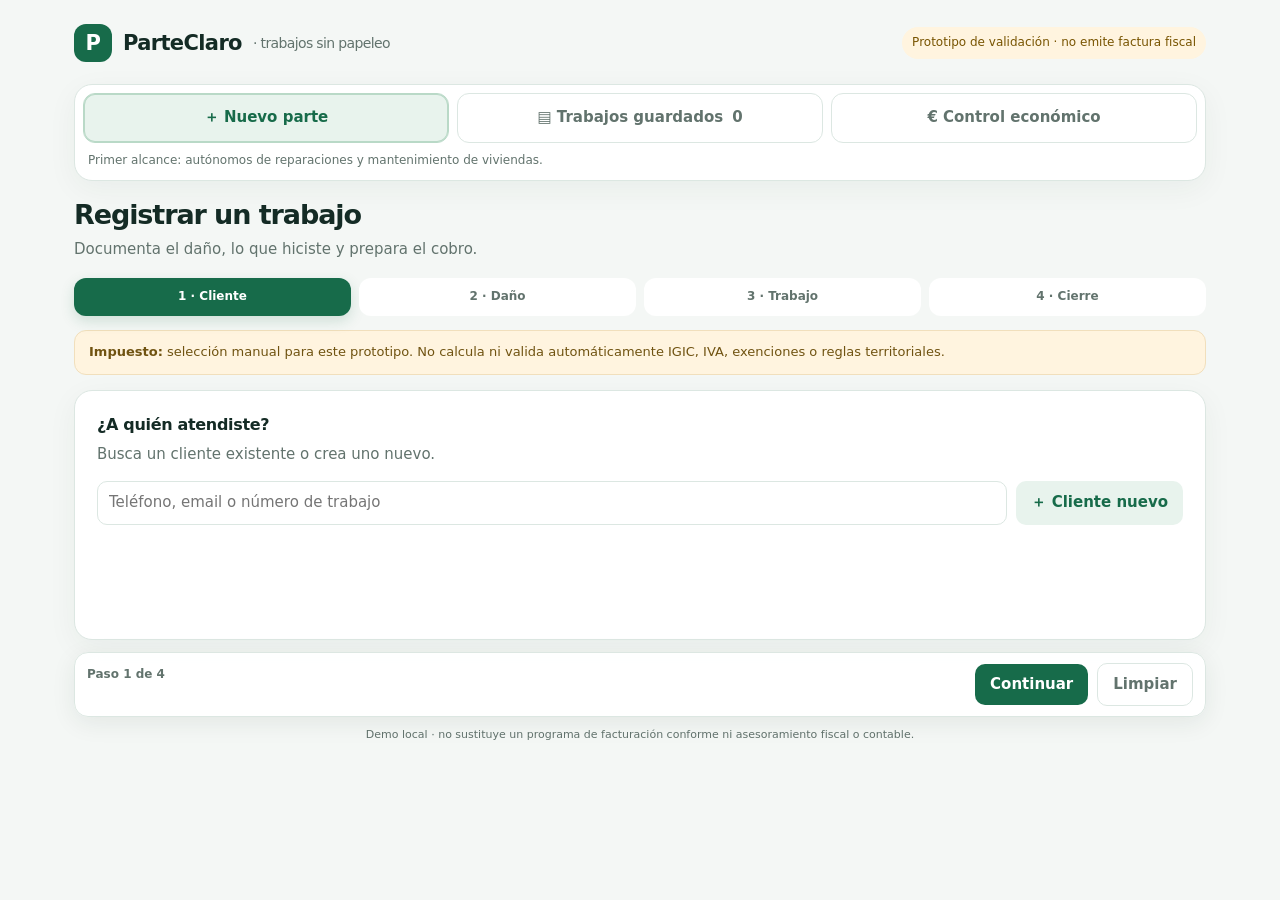
==== parteclaro/index.html @ 62e03d1c "Redesign ParteClaro work order creation flow" ====
<!doctype html>
<html lang="es">
<head>
<meta charset="utf-8"><meta name="viewport" content="width=device-width,initial-scale=1">
<title>ParteClaro · prototipo</title>
<style>
:root{--ink:#142b25;--muted:#62736d;--line:#dce7e2;--bg:#f4f7f5;--green:#176b4a;--pale:#e8f3ed;--amber:#fff4df;--white:#fff;--shadow:0 8px 30px #18392a0d}*{box-sizing:border-box}body{margin:0;background:var(--bg);color:var(--ink);font:15px/1.45 Inter,system-ui,-apple-system,Segoe UI,sans-serif}button,input,select,textarea{font:inherit}button{cursor:pointer}.shell{max-width:1180px;margin:auto;padding:24px}.top{display:flex;justify-content:space-between;align-items:center;gap:16px;margin-bottom:22px}.brand{display:flex;align-items:center;gap:11px;font-size:21px;font-weight:750;letter-spacing:-.03em}.mark{width:38px;height:38px;display:grid;place-items:center;border-radius:12px;background:var(--green);color:white;font-weight:800}.tag{font-size:12px;background:var(--amber);padding:7px 10px;border-radius:999px;color:#785400}.layout{display:grid;grid-template-columns:1fr;gap:14px}.side,.card{background:var(--white);border:1px solid var(--line);border-radius:18px;box-shadow:var(--shadow)}.side{padding:8px;height:max-content;display:grid;grid-template-columns:repeat(3,minmax(0,1fr));gap:8px}.nav{display:flex;gap:9px;align-items:center;justify-content:center;padding:12px;border:1px solid var(--line);border-radius:12px;background:#fff;color:var(--muted);font-weight:650;text-align:center;min-height:50px}.nav.active{background:var(--pale);color:var(--green);border-color:#b9d9c7;box-shadow:inset 0 0 0 1px #b9d9c7}.side-note{grid-column:1/-1;margin:1px 5px 3px;color:var(--muted);font-size:12px}.main{min-width:0}.heading{display:flex;align-items:flex-start;justify-content:space-between;margin-bottom:18px;gap:14px}.heading h1{margin:0;font-size:27px;letter-spacing:-.04em}.heading p{margin:4px 0 0;color:var(--muted)}.steps{display:grid;grid-template-columns:repeat(4,minmax(0,1fr));gap:8px;margin-bottom:14px}.step{padding:10px 8px;border-radius:12px;background:#fff;border:1px solid var(--line);color:var(--muted);font-size:12px;font-weight:700;text-align:center}.step.on{background:var(--green);border-color:var(--green);color:#fff;box-shadow:0 5px 14px #176b4a2b}.card{padding:22px;margin-bottom:12px;min-height:250px}.card h2{font-size:16px;margin:0 0 15px;letter-spacing:-.02em}.grid{display:grid;grid-template-columns:repeat(2,minmax(0,1fr));gap:13px}.field{display:flex;flex-direction:column;gap:5px}.field.wide{grid-column:1/-1}label{font-size:12px;color:var(--muted);font-weight:650}input,select,textarea{width:100%;border:1px solid var(--line);border-radius:10px;background:white;padding:10px 11px;color:var(--ink);outline:none}input:focus,select:focus,textarea:focus{border-color:var(--green);box-shadow:0 0 0 3px #176b4a16}textarea{min-height:75px;resize:vertical}.upload{display:flex;align-items:center;gap:12px;flex-wrap:wrap}.upload input{max-width:310px}.previews{display:flex;gap:8px;flex-wrap:wrap}.previews img{width:74px;height:74px;object-fit:cover;border-radius:9px;border:1px solid var(--line)}.rows{display:grid;gap:9px}.item{display:grid;grid-template-columns:1fr 90px 112px 36px;gap:8px;align-items:center}.item input{min-width:0}.iconbtn{border:0;background:#f0f4f2;border-radius:9px;height:38px;color:var(--muted)}.btn{border:0;border-radius:10px;padding:10px 15px;background:var(--green);color:white;font-weight:700}.btn.secondary{background:var(--pale);color:var(--green)}.btn.ghost{background:transparent;color:var(--muted);border:1px solid var(--line)}.actions{position:sticky;bottom:8px;z-index:3;display:flex;align-items:center;justify-content:space-between;gap:10px;flex-wrap:wrap;padding:10px 12px;background:#ffffffed;backdrop-filter:blur(12px);border:1px solid var(--line);border-radius:14px;box-shadow:0 6px 24px #18392a14}.actions-right{display:flex;gap:9px;align-items:center}.lookup-row{display:flex;gap:9px}.lookup-row input{flex:1;min-width:0}.matches{display:grid;gap:6px;margin-top:7px}.match-option{width:100%;padding:10px 12px;border:1px solid var(--line);border-radius:10px;background:#fff;color:var(--ink);text-align:left}.match-option:hover,.match-option:focus{border-color:var(--green);background:var(--pale)}.selected-client{display:flex;align-items:center;justify-content:space-between;gap:12px;padding:14px;border:1px solid #b9d9c7;background:var(--pale);border-radius:12px}.selected-client strong,.selected-client small{display:block}.selected-client small{color:var(--muted);margin-top:3px}.wizard-card.hidden{display:none!important}.steps button:focus-visible,.nav:focus-visible,.btn:focus-visible{outline:3px solid #176b4a55;outline-offset:2px}.step[aria-current="step"]{cursor:default}.totals{margin-left:auto;max-width:310px;border-top:1px solid var(--line);padding-top:10px;display:grid;gap:5px}.total-line{display:flex;justify-content:space-between;color:var(--muted)}.total-line.grand{font-size:18px;font-weight:800;color:var(--ink);padding-top:5px}.banner{background:var(--amber);border:1px solid #f1dfbc;color:#705311;padding:12px 14px;border-radius:12px;font-size:13px;margin-bottom:15px}.jobs{display:grid;gap:9px}.job{display:flex;align-items:center;justify-content:space-between;gap:12px;border:1px solid var(--line);border-radius:12px;padding:13px}.job strong{display:block}.job small{color:var(--muted)}.badge{border-radius:999px;background:var(--pale);color:var(--green);font-size:11px;padding:5px 8px;font-weight:700}.hidden{display:none!important}.empty{color:var(--muted);text-align:center;padding:24px}.card-intro{color:var(--muted);margin:-7px 0 16px}.subtle-action{border:0;background:transparent;color:var(--green);font-weight:700;padding:8px 2px}.step-count{color:var(--muted);font-size:12px;font-weight:700}.footer{font-size:11px;color:var(--muted);text-align:center;padding:10px}.notice{color:var(--green);font-size:13px;font-weight:650;min-height:20px}.consent{display:flex;align-items:flex-start;gap:9px;color:var(--ink);font-size:13px;line-height:1.4}.consent input{width:18px;min-width:18px;height:18px;margin:1px 0 0;accent-color:var(--green)}.btn:disabled{opacity:.48;cursor:not-allowed}.email-note{color:var(--muted);font-size:12px;margin:6px 0 0}.print-only{display:none}
.step{border:0;cursor:pointer}.step:focus-visible{outline:3px solid #176b4a55;outline-offset:2px}.modal{position:fixed;inset:0;background:#0c211acc;display:grid;place-items:center;padding:18px;z-index:5}.modal.hidden{display:none}.dialog{background:white;width:min(760px,100%);max-height:92vh;overflow:auto;border-radius:18px;padding:18px;box-shadow:0 24px 80px #0004}.dialog-head,.dialog-actions{display:flex;align-items:center;justify-content:space-between;gap:10px}.dialog-head h2{margin:0;font-size:18px}.dialog-actions{justify-content:flex-end;margin-top:16px;flex-wrap:wrap}.preview-doc{border:1px solid var(--line);border-radius:12px;padding:18px;margin-top:14px}.preview-doc h3{margin:16px 0 7px}.preview-doc table{width:100%;border-collapse:collapse;margin:12px 0}.preview-doc th,.preview-doc td{border-bottom:1px solid var(--line);padding:7px;text-align:left}.photo-wrap{position:relative}.photo-wrap button{position:absolute;right:2px;top:2px;border:0;border-radius:50%;background:#142b25;color:white;width:21px;height:21px}.kpis{display:grid;grid-template-columns:repeat(4,minmax(0,1fr));gap:10px}.kpi{border:1px solid var(--line);border-radius:12px;padding:14px}.kpi small{display:block;color:var(--muted);font-size:12px}.kpi strong{display:block;font-size:20px;margin-top:5px}.table-wrap{overflow:auto}.data-table{width:100%;border-collapse:collapse;min-width:650px}.data-table th,.data-table td{padding:10px;border-bottom:1px solid var(--line);text-align:left;font-size:13px}.data-table th{color:var(--muted);font-weight:650}.expense-form{display:grid;grid-template-columns:1.2fr 1fr 1fr 1fr auto;gap:9px;align-items:end}.checkline{display:flex;align-items:center;gap:8px}.checkline input{width:18px}@media(max-width:760px){.kpis{grid-template-columns:repeat(2,minmax(0,1fr))}.expense-form{grid-template-columns:1fr 1fr}.expense-form .field:first-child{grid-column:1/-1}}
@media(max-width:760px){.shell{padding:13px}.layout{grid-template-columns:1fr}.side{display:grid;grid-template-columns:repeat(3,minmax(0,1fr));overflow:visible;padding:6px;gap:5px}.nav{white-space:normal;flex-direction:column;gap:3px;padding:8px 4px;font-size:11px;line-height:1.2;min-height:58px}.steps{gap:5px}.step{font-size:10px;padding:9px 3px}.card{padding:16px;min-height:210px}.lookup-row{flex-direction:column}.actions{bottom:4px;padding:8px}.actions-right{width:100%;justify-content:space-between}.actions-right .btn{flex:1}.selected-client{align-items:flex-start}.side-note{display:none}.heading h1{font-size:23px}.card{padding:15px}.grid{grid-template-columns:1fr}.field.wide{grid-column:auto}.item{grid-template-columns:1fr 65px 88px 34px;gap:5px}.tag{font-size:10px}.kpis{grid-template-columns:repeat(2,minmax(0,1fr))}.expense-form{grid-template-columns:1fr 1fr}.expense-form .field:first-child{grid-column:1/-1}}
@media print{body{background:white}.shell,.top,.layout,.modal{display:none!important}.print-only{display:block!important;padding:25px;font:13px Arial;color:#111}.print-only h1{margin:0 0 4px}.print-only table{width:100%;border-collapse:collapse;margin:15px 0}.print-only th,.print-only td{border-bottom:1px solid #ccc;padding:7px;text-align:left}.print-only .print-total{text-align:right}}
</style></head>
<body>
<div class="shell">
<header class="top"><div class="brand"><div class="mark">P</div>ParteClaro <span style="font-weight:500;color:#62736d;font-size:14px">· trabajos sin papeleo</span></div><span class="tag">Prototipo de validación · no emite factura fiscal</span></header>
<div class="layout"><aside class="side"><button type="button" class="nav active" data-page="new">＋ Nuevo parte</button><button type="button" class="nav" data-page="history">▤ Trabajos guardados <span id="count">0</span></button><button type="button" class="nav" data-page="finance">€ Control económico</button><div class="side-note">Primer alcance: autónomos de reparaciones y mantenimiento de viviendas.</div></aside>
<main class="main"><section id="newPage">
<div class="heading"><div><h1>Registrar un trabajo</h1><p>Documenta el daño, lo que hiciste y prepara el cobro.</p></div></div>
<div class="steps" aria-label="Pasos de la orden de trabajo"><button type="button" class="step on" data-target="sec-client" aria-current="step">1 · Cliente</button><button type="button" class="step" data-target="sec-damage">2 · Daño</button><button type="button" class="step" data-target="sec-work">3 · Trabajo</button><button type="button" class="step" data-target="sec-status">4 · Cierre</button></div>
<div class="banner"><b>Impuesto:</b> selección manual para este prototipo. No calcula ni valida automáticamente IGIC, IVA, exenciones o reglas territoriales.</div>
<form id="jobForm" novalidate>
<div class="card wizard-card" id="sec-client"><h2>¿A quién atendiste?</h2><p class="card-intro">Busca un cliente existente o crea uno nuevo.</p><div id="clientLookupPanel"><div class="lookup-row"><input id="clientLookup" type="search" autocomplete="off" placeholder="Teléfono, email o número de trabajo" aria-label="Buscar cliente por teléfono, email o número de trabajo"><button type="button" class="btn secondary" id="createClient">＋ Cliente nuevo</button></div><div class="matches" id="clientMatches" role="listbox" aria-label="Resultados de clientes"></div></div><div class="selected-client hidden" id="selectedClient"><div><strong id="selectedClientName"></strong><small id="selectedClientDetail"></small></div><button type="button" class="subtle-action" id="changeClient">Cambiar</button></div><div class="grid hidden" id="clientFields" style="margin-top:12px"><div class="field wide"><label for="client">Nombre o empresa *</label><input id="client" placeholder="Nombre del cliente"></div><div class="field"><label for="phone">Teléfono</label><input id="phone" placeholder="Contacto"></div><div class="field"><label for="invoiceEmail">Email para la factura</label><input id="invoiceEmail" type="email" autocomplete="email" placeholder="cliente@correo.com"><small class="email-note">Solo se usará para enviar la factura si el cliente lo acepta.</small></div></div><div class="notice" id="clientNotice" aria-live="polite"></div></div>
<div class="card wizard-card hidden" id="sec-damage"><h2>¿Dónde está el daño?</h2><p class="card-intro">Añade el lugar y lo que encontraste.</p><div class="grid"><div class="field wide"><label for="address">Dirección del trabajo *</label><input id="address" placeholder="Calle, número, municipio"></div><div class="field"><label for="zone">Zona concreta</label><input id="zone" placeholder="Ej.: baño, techo, fregadero"></div><div class="field"><label for="damageType">Tipo de daño</label><select id="damageType"><option>Fuga / humedad</option><option>Rotura / golpe</option><option>Grieta</option><option>Fallo eléctrico</option><option>Desgaste</option><option>Otro</option></select></div><div class="field"><label for="priority">Prioridad</label><select id="priority"><option>Normal</option><option>Urgente</option><option>Emergencia</option></select></div><div class="field wide"><label for="damage">Qué encontraste *</label><textarea id="damage" placeholder="Describe el daño con palabras sencillas."></textarea></div><div class="field wide"><label>Fotos del estado inicial</label><div class="upload"><input id="photos" type="file" accept="image/*" multiple><small style="color:#62736d">Las fotos se guardan en este navegador en el prototipo.</small></div><div class="previews" id="previews"></div></div></div></div>
<div class="card wizard-card hidden" id="sec-work"><h2>Trabajo realizado y materiales</h2><div class="grid"><div class="field wide"><label for="workDone">Qué hiciste</label><textarea id="workDone" placeholder="Reparación, sustitución, comprobación realizada…"></textarea></div><div class="field wide"><label>Conceptos para presupuesto / factura en borrador</label><div class="rows" id="rows"></div><button type="button" class="btn secondary" id="addRow" style="margin-top:9px">＋ Añadir concepto</button></div><div class="field"><label for="taxName">Impuesto (selección manual)</label><select id="taxName"><option value="IGIC">IGIC (Canarias)</option><option value="IVA">IVA (territorio IVA)</option><option value="0">Sin impuesto / revisar</option></select></div><div class="field"><label for="taxRate">Tipo (%) — confirmar con asesor</label><input id="taxRate" type="number" min="0" max="100" step="0.01" value="7"></div></div><div class="totals"><div class="total-line"><span>Base estimada</span><b id="baseTotal">0,00 €</b></div><div class="total-line"><span id="taxLabel">IGIC</span><b id="taxTotal">0,00 €</b></div><div class="total-line grand"><span>Total estimado</span><b id="grandTotal">0,00 €</b></div></div><div style="margin-top:17px;display:grid;gap:9px"><label class="consent"><input id="emailConsent" type="checkbox"><span>Confirmo que el cliente ha aceptado recibir la factura electrónica en el email indicado.</span></label><small class="email-note">El consentimiento se registra en el parte. En producción se guardará también la fecha, el medio y la evidencia del consentimiento.</small></div></div>
<div class="card wizard-card hidden" id="sec-status"><h2>Estado y seguimiento</h2><div class="grid"><div class="field"><label for="status">Estado del trabajo</label><select id="status"><option>Trabajo realizado</option><option>Pendiente de volver</option><option>Pendiente de material</option><option>Pendiente de aprobación</option></select></div><div class="field"><label for="date">Fecha del trabajo</label><input id="date" type="date"></div><div class="field"><label for="invoiceState">Facturación externa</label><select id="invoiceState"><option value="pending">Pendiente de emitir</option><option value="invoiced">Factura emitida en otro sistema</option></select></div><div class="field"><label for="invoiceNumber">Número de factura externa</label><input id="invoiceNumber" placeholder="N.º asignado por tu sistema fiscal"></div><div class="field"><label for="invoiceDate">Fecha de factura</label><input id="invoiceDate" type="date"></div><div class="field"><label for="paymentState">Estado de cobro</label><select id="paymentState"><option value="unpaid">Pendiente de cobro</option><option value="paid">Cobrada</option><option value="partial">Cobro parcial</option></select></div><div class="field"><label for="invoiceBase">Base facturada (€)</label><input id="invoiceBase" type="number" min="0" step="0.01"></div><div class="field"><label for="invoiceTax">Impuesto facturado (€)</label><input id="invoiceTax" type="number" min="0" step="0.01"></div><div class="field"><label for="invoiceTotal">Total facturado (€)</label><input id="invoiceTotal" type="number" min="0" step="0.01"></div><div class="field wide"><label for="notes">Notas para el cliente o uso interno</label><textarea id="notes" placeholder="Incidencias pendientes, recomendaciones, observaciones…"></textarea></div></div><p class="email-note">La referencia es la de la factura fiscal emitida fuera de esta demo. No se reserva ni genera numeración fiscal aquí.</p></div>
<div class="actions" id="wizardActions"><div><div class="step-count" id="stepCount">Paso 1 de 4</div><div class="notice" id="notice" aria-live="polite"></div></div><div class="actions-right"><button type="button" class="btn ghost hidden" id="stepBack">Atrás</button><button type="button" class="btn" id="stepNext">Continuar</button><button type="button" class="btn ghost hidden" id="reset">Limpiar</button><button type="submit" class="btn hidden" id="saveJob">Guardar parte</button></div></div>
</form></section>
<section id="historyPage" class="hidden"><div class="heading"><div><h1>Trabajos guardados</h1><p>Partes y borradores en este dispositivo.</p></div><button class="btn" id="newJob">＋ Nuevo parte</button></div><div class="banner">Los datos de esta demo permanecen en el almacenamiento local de este navegador. No se sincronizan ni se comparten por enlace.</div><div class="jobs" id="jobs"></div></section>
<section id="financePage" class="hidden"><div class="heading"><div><h1>Control económico</h1><p>Ingresos facturados registrados y gastos por periodo.</p></div></div><div class="banner"><b>Demo administrativa:</b> aquí solo cuentan como facturados los trabajos marcados como facturados y con fecha de factura. No emite facturas ni presenta impuestos. Los gastos fijos se prorratean por mes activo.</div><div class="card"><div class="grid"><div class="field"><label for="periodMode">Periodo</label><select id="periodMode"><option value="month">Mes</option><option value="quarter">Trimestre</option></select></div><div class="field" id="monthField"><label for="periodMonth">Mes</label><input id="periodMonth" type="month"></div><div class="field hidden" id="quarterField"><label for="periodQuarter">Trimestre</label><select id="periodQuarter"><option value="1">1.º trimestre</option><option value="2">2.º trimestre</option><option value="3">3.º trimestre</option><option value="4">4.º trimestre</option></select></div><div class="field"><label for="periodYear">Año</label><input id="periodYear" type="number" min="2020" max="2100"></div></div></div><div class="card"><div class="kpis"><div class="kpi"><small>Facturado en periodo</small><strong id="kpiInvoiced">0,00 €</strong></div><div class="kpi"><small>Pendiente de facturar</small><strong id="kpiPending">0,00 €</strong></div><div class="kpi"><small>Gastos del periodo</small><strong id="kpiExpenses">0,00 €</strong></div><div class="kpi"><small>Saldo facturado menos gastos</small><strong id="kpiResult">0,00 €</strong></div></div><p class="email-note" id="periodCaption"></p></div><div class="card"><h2>Costes fijos y gastos puntuales</h2><form id="expenseForm" class="expense-form"><div class="field"><label for="expenseName">Concepto</label><input id="expenseName" required placeholder="Ej.: cuota, teléfono, material"></div><div class="field"><label for="expenseAmount">Importe (€)</label><input id="expenseAmount" type="number" min="0.01" step="0.01" required></div><div class="field"><label for="expenseDate">Fecha de inicio / gasto</label><input id="expenseDate" type="date" required></div><label class="checkline"><input id="expenseFixed" type="checkbox"> Fijo mensual</label><button class="btn" type="submit">Añadir</button></form><p class="email-note">Los costes fijos se estiman por mes desde la fecha de inicio. Los gastos puntuales se cuentan solo en el mes de la fecha indicada; añade aquí datos de control, no es un libro fiscal.</p><div class="table-wrap"><table class="data-table"><thead><tr><th>Concepto</th><th>Tipo</th><th>Importe</th><th>Desde / fecha</th><th></th></tr></thead><tbody id="expenseRows"></tbody></table></div></div><div class="card"><h2>Facturas del periodo</h2><div class="table-wrap"><table class="data-table"><thead><tr><th>Fecha</th><th>Referencia fiscal externa</th><th>Cliente</th><th>Base</th><th>Impuesto</th><th>Total</th><th>Cobro</th></tr></thead><tbody id="invoiceRows"></tbody></table></div><p class="email-note">Registra en cada parte los datos de la factura emitida con tu proveedor. Comprueba la referencia y el impuesto antes de exportar.</p><div class="actions" style="margin-top:14px"><span class="notice" id="exportNotice"></span><button type="button" class="btn secondary" id="exportPeriod">Descargar resumen CSV del periodo</button></div></div></section></main></div><div class="footer">Demo local · no sustituye un programa de facturación conforme ni asesoramiento fiscal o contable.</div></div>
<div class="modal hidden" id="previewModal" aria-hidden="true"><div class="dialog" role="dialog" aria-modal="true" aria-labelledby="previewTitle"><div class="dialog-head"><h2 id="previewTitle">Parte guardado</h2><button class="iconbtn" id="closePreview" aria-label="Cerrar vista previa">×</button></div><div class="preview-doc" id="previewBody"></div><p class="email-note" id="emailStatus" aria-live="polite"></p><div class="dialog-actions"><button class="btn ghost" id="previewClose">Volver a trabajos</button><button class="btn secondary" id="previewEdit">Editar este parte</button><button class="btn secondary" id="previewEmail">Probar envío por email</button><button class="btn" id="previewPrint">Imprimir / guardar PDF</button></div></div></div><div class="print-only" id="printArea"></div>
<script>
const $=s=>document.querySelector(s), dateLocal=d=>`${d.getFullYear()}-${String(d.getMonth()+1).padStart(2,'0')}-${String(d.getDate()).padStart(2,'0')}`, eur=n=>new Intl.NumberFormat('es-ES',{style:'currency',currency:'EUR'}).format(Number(n)||0);let photoData=[],editingId=null,currentJob=null,consentGrantedEmail='',clientMode='lookup',currentStep=0;const key='parteclaro_jobs_v1',expenseKey='parteclaro_expenses_v1';
const defaults=[{desc:'Mano de obra',qty:1,price:0}];
function addRow(data={desc:'',qty:1,price:0}){const row=document.createElement('div');row.className='item';row.innerHTML='<input aria-label="Concepto" placeholder="Concepto" value=""><input aria-label="Cantidad" type="number" min="0" step="0.1" value="1"><input aria-label="Precio unitario" type="number" min="0" step="0.01" value="0"><button class="iconbtn" type="button" aria-label="Eliminar concepto">×</button>';const inputs=row.querySelectorAll('input');inputs[0].value=data.desc||'';inputs[1].value=data.qty??1;inputs[2].value=data.price??0;inputs.forEach(i=>i.addEventListener('input',totals));row.querySelector('button').onclick=()=>{row.remove();totals()};$('#rows').append(row);totals()}
function itemData(){return [...$('#rows').children].map(r=>{const a=r.querySelectorAll('input');return {desc:a[0].value,qty:+a[1].value||0,price:+a[2].value||0}})}
function totals(){const base=itemData().reduce((s,x)=>s+x.qty*x.price,0),rate=+$('#taxRate').value||0,tax=base*rate/100;$('#baseTotal').textContent=eur(base);$('#taxTotal').textContent=eur(tax);$('#grandTotal').textContent=eur(base+tax);$('#taxLabel').textContent=($('#taxName').value==='0'?'Impuesto':$('#taxName').value)+' ('+rate+'%)'}
function allJobs(){try{return JSON.parse(localStorage.getItem(key)||'[]')}catch{return []}}function saveJobs(j){localStorage.setItem(key,JSON.stringify(j))}
$('#addRow').onclick=()=>addRow();defaults.forEach(x=>addRow(x));$('#taxRate').oninput=totals;$('#taxName').onchange=totals;$('#date').value=dateLocal(new Date());
$('#invoiceEmail').addEventListener('input',()=>{if(consentGrantedEmail&&$('#invoiceEmail').value.trim().toLowerCase()!==consentGrantedEmail.toLowerCase()){$('#emailConsent').checked=false;consentGrantedEmail=''}});$('#emailConsent').addEventListener('change',()=>{if($('#emailConsent').checked&&emailLooksValid($('#invoiceEmail').value)){consentGrantedEmail=$('#invoiceEmail').value.trim()}else{consentGrantedEmail='';$('#emailConsent').checked=false}});
$('#photos').onchange=async e=>{const files=[...e.target.files].slice(0,Math.max(0,6-photoData.length));for(const f of files){const data=await new Promise(res=>{const r=new FileReader();r.onload=()=>res(r.result);r.readAsDataURL(f)});photoData.push({name:f.name,data})}renderPhotos();e.target.value=''};
function renderPhotos(){const root=$('#previews');root.innerHTML='';photoData.forEach((p,i)=>{const wrap=document.createElement('div');wrap.className='photo-wrap';const im=document.createElement('img');im.src=p.data;im.alt='Foto adjunta '+(i+1);const b=document.createElement('button');b.type='button';b.textContent='×';b.setAttribute('aria-label','Quitar foto');b.onclick=()=>{photoData.splice(i,1);renderPhotos()};wrap.append(im,b);root.append(wrap)})}
document.querySelectorAll('.nav').forEach(n=>n.onclick=()=>{if(n.dataset.page==='new'){if(editingId&&!confirm('¿Salir de la edición? Los cambios no guardados se perderán.'))return;if(editingId)resetForm(false)}show(n.dataset.page)});
document.querySelectorAll('.step[data-target]').forEach((b,i)=>b.onclick=()=>navigateStep(i));
function setSelectedClientSummary(j){$('#selectedClientName').textContent=j.client||'Cliente';const bits=[j.phone,j.invoiceEmail].filter(Boolean);$('#selectedClientDetail').textContent=bits.join(' · ')||'Datos guardados en este dispositivo'}
function renderClientMatches(){const q=$('#clientLookup').value.trim().toLowerCase(),root=$('#clientMatches');root.innerHTML='';$('#clientNotice').textContent='';if(q.length<2)return;const seen=new Set(),found=[];for(const j of allJobs()){const token=`${j.client||''} ${j.phone||''} ${j.invoiceEmail||''} ${j.draftNumber||''} ${j.invoiceNumber||''}`.toLowerCase(),keyClient=(j.invoiceEmail||j.phone||j.client||'').toLowerCase();if(token.includes(q)&&!seen.has(keyClient)){seen.add(keyClient);found.push(j)}}found.slice(0,5).forEach(j=>{const b=document.createElement('button');b.type='button';b.className='match-option';b.setAttribute('role','option');b.textContent=[j.client,j.phone||j.invoiceEmail,j.draftNumber||j.invoiceNumber].filter(Boolean).join(' · ');b.onclick=()=>selectExistingClient(j);root.append(b)});if(!found.length)$('#clientNotice').textContent='No encontramos coincidencias. Puedes crear un cliente nuevo.'}
function selectExistingClient(j){const oldEmail=$('#invoiceEmail').value.trim().toLowerCase();$('#client').value=j.client||'';$('#phone').value=j.phone||'';$('#invoiceEmail').value=j.invoiceEmail||'';if(oldEmail!==$('#invoiceEmail').value.trim().toLowerCase()){$('#emailConsent').checked=false;consentGrantedEmail=''}clientMode='selected';setSelectedClientSummary(j);$('#clientLookupPanel').classList.add('hidden');$('#clientFields').classList.add('hidden');$('#selectedClient').classList.remove('hidden');$('#clientNotice').textContent=''}
$('#clientLookup').addEventListener('input',renderClientMatches);$('#clientLookup').addEventListener('keydown',e=>{if(e.key==='Enter'&&$('#clientMatches').firstElementChild){e.preventDefault();$('#clientMatches').firstElementChild.click()}});
$('#createClient').onclick=()=>{clientMode='new';$('#client').value='';$('#phone').value='';$('#invoiceEmail').value='';$('#emailConsent').checked=false;consentGrantedEmail='';$('#clientLookupPanel').classList.add('hidden');$('#selectedClient').classList.add('hidden');$('#clientFields').classList.remove('hidden');$('#clientNotice').textContent='';$('#client').focus()};
$('#changeClient').onclick=()=>{clientMode='lookup';$('#client').value='';$('#phone').value='';$('#invoiceEmail').value='';$('#emailConsent').checked=false;consentGrantedEmail='';$('#selectedClient').classList.add('hidden');$('#clientFields').classList.add('hidden');$('#clientLookupPanel').classList.remove('hidden');$('#clientLookup').value='';$('#clientMatches').innerHTML='';$('#clientLookup').focus()};
const wizardSections=['sec-client','sec-damage','sec-work','sec-status'];
function validateStep(i){let bad=null,msg='';if(i===0){if(clientMode==='lookup'){bad=$('#clientLookup');msg='Busca y selecciona un cliente, o crea uno nuevo.'}else if(!$('#client').value.trim()){bad=$('#client');msg='Escribe el nombre del cliente.'}else if($('#invoiceEmail').value.trim()&&!emailLooksValid($('#invoiceEmail').value)){bad=$('#invoiceEmail');msg='Comprueba el formato del email o déjalo vacío.'}}if(i===1){if(!$('#address').value.trim()){bad=$('#address');msg='Indica dónde se realizó el trabajo.'}else if(!$('#damage').value.trim()){bad=$('#damage');msg='Describe brevemente el daño encontrado.'}}if(i===3&&$('#invoiceState').value==='invoiced'&&(!$('#invoiceNumber').value.trim()||!$('#invoiceDate').value||$('#invoiceBase').value===''||$('#invoiceTax').value===''||$('#invoiceTotal').value==='')){bad=$('#invoiceNumber');msg='Completa los datos de la factura emitida en tu otro sistema.'}if(bad){$('#notice').textContent=msg;if(i===currentStep)bad.focus();return false}return true}
function renderStep(i){currentStep=Math.max(0,Math.min(3,i));wizardSections.forEach((id,n)=>document.getElementById(id).classList.toggle('hidden',n!==currentStep));document.querySelectorAll('.steps .step').forEach((b,n)=>{b.classList.toggle('on',n===currentStep);if(n===currentStep)b.setAttribute('aria-current','step');else b.removeAttribute('aria-current')});$('#stepCount').textContent=`Paso ${currentStep+1} de 4`;$('#stepBack').classList.toggle('hidden',currentStep===0);$('#stepNext').classList.toggle('hidden',currentStep===3);$('#saveJob').classList.toggle('hidden',currentStep!==3);$('#reset').classList.toggle('hidden',currentStep!==0);$('#notice').textContent='';window.scrollTo({top:0,behavior:'smooth'})}
function focusStepError(i){if(i===0){if(clientMode==='lookup')$('#clientLookup').focus();else if(!$('#client').value.trim())$('#client').focus();else $('#invoiceEmail').focus()}else if(i===1){if(!$('#address').value.trim())$('#address').focus();else $('#damage').focus()}else if(i===3)$('#invoiceNumber').focus()}function showValidationStep(i){const message=$('#notice').textContent;renderStep(i);$('#notice').textContent=message;focusStepError(i)}function navigateStep(target){if(target>currentStep){for(let i=currentStep;i<target;i++){if(!validateStep(i)){showValidationStep(i);return}}}renderStep(target)}
$('#stepNext').onclick=()=>{if(validateStep(currentStep))renderStep(currentStep+1)};$('#stepBack').onclick=()=>renderStep(currentStep-1);
function show(p){$('#newPage').classList.toggle('hidden',p!=='new');$('#historyPage').classList.toggle('hidden',p!=='history');$('#financePage').classList.toggle('hidden',p!=='finance');document.querySelectorAll('.nav').forEach(x=>x.classList.toggle('active',x.dataset.page===p));if(p==='history')renderJobs();if(p==='finance')renderFinance();window.scrollTo({top:0,behavior:'smooth'})}
function nextDraftNumber(){const year=new Date().getFullYear(),n=allJobs().filter(j=>(j.draftNumber||'').startsWith('BORRADOR-'+year+'-')).length+1;return 'BORRADOR-'+year+'-'+String(n).padStart(4,'0')}
function formObject(){const base=itemData().reduce((s,x)=>s+x.qty*x.price,0),rate=+$('#taxRate').value||0,old=editingId?allJobs().find(j=>j.id===editingId):null;return {id:editingId||Date.now(),draftNumber:old?.draftNumber||nextDraftNumber(),client:$('#client').value,phone:$('#phone').value,invoiceEmail:$('#invoiceEmail').value.trim(),emailConsent:$('#emailConsent').checked&&emailLooksValid($('#invoiceEmail').value)&&consentGrantedEmail.toLowerCase()===$('#invoiceEmail').value.trim().toLowerCase(),emailConsentFor:$('#emailConsent').checked?consentGrantedEmail:null,emailConsentAt:$('#emailConsent').checked&&consentGrantedEmail.toLowerCase()===$('#invoiceEmail').value.trim().toLowerCase()?new Date().toISOString():null,address:$('#address').value,zone:$('#zone').value,damageType:$('#damageType').value,priority:$('#priority').value,damage:$('#damage').value,photos:photoData,workDone:$('#workDone').value,items:itemData(),taxName:$('#taxName').value,taxRate:rate,base,tax:base*rate/100,total:base*(1+rate/100),status:$('#status').value,date:$('#date').value,invoiceState:$('#invoiceState').value,invoiceNumber:$('#invoiceNumber').value.trim(),invoiceDate:$('#invoiceDate').value,paymentState:$('#paymentState').value,invoiceBase:+$('#invoiceBase').value||0,invoiceTax:+$('#invoiceTax').value||0,invoiceTotal:+$('#invoiceTotal').value||0,notes:$('#notes').value}}
$('#jobForm').onsubmit=e=>{e.preventDefault();for(let i=0;i<4;i++){if(!validateStep(i)){showValidationStep(i);return}}if($('#invoiceState').value==='invoiced'&&(!$('#invoiceNumber').value.trim()||!$('#invoiceDate').value||$('#invoiceBase').value===''||$('#invoiceTax').value===''||$('#invoiceTotal').value==='')){alert('Para marcarla como facturada, añade número, fecha, base, impuesto y total de la factura emitida en tu otro sistema.');return}if($('#invoiceState').value==='invoiced'&&Math.abs((Number($('#invoiceBase').value)+Number($('#invoiceTax').value))-Number($('#invoiceTotal').value))>0.02){alert('Comprueba los importes: base más impuesto debe coincidir con el total.');return}const job=formObject(),list=allJobs(),idx=list.findIndex(x=>x.id===editingId);if(idx>=0)list[idx]=job;else list.unshift(job);try{saveJobs(list)}catch(err){alert('No se pudo guardar. Reduce el número o tamaño de las fotos e inténtalo de nuevo.');return}editingId=null;setFormMode(false);$('#count').textContent=list.length;show('history');renderJobs();openPreview(job)};
function setFormMode(edit){$('#newPage h1').textContent=edit?'Editar parte':'Registrar un trabajo';$('#jobForm button[type="submit"]').textContent=edit?'Guardar cambios':'Guardar parte y preparar borrador';$('#notice').textContent=edit?'Editando un parte guardado.':''}
function resetForm(ask=true){if(ask&&!confirm('¿Limpiar el formulario?'))return;editingId=null;setFormMode(false);$('#jobForm').reset();$('#invoiceState').value='pending';$('#paymentState').value='unpaid';$('#rows').innerHTML='';defaults.forEach(x=>addRow(x));photoData=[];consentGrantedEmail='';$('#emailConsent').checked=false;clientMode='lookup';$('#clientLookup').value='';$('#clientMatches').innerHTML='';$('#clientFields').classList.add('hidden');$('#selectedClient').classList.add('hidden');$('#clientLookupPanel').classList.remove('hidden');$('#clientNotice').textContent='';renderStep(0);renderPhotos();$('#date').value=dateLocal(new Date());totals();return true}
function editJob(job){editingId=job.id;$('#client').value=job.client||'';$('#phone').value=job.phone||'';$('#invoiceEmail').value=job.invoiceEmail||'';clientMode='selected';setSelectedClientSummary(job);$('#clientLookupPanel').classList.add('hidden');$('#clientFields').classList.add('hidden');$('#selectedClient').classList.remove('hidden');$('#emailConsent').checked=!!job.emailConsent;consentGrantedEmail=job.emailConsent?(job.emailConsentFor||job.invoiceEmail||''):'';if(consentGrantedEmail.toLowerCase()!==($('#invoiceEmail').value||'').trim().toLowerCase()){consentGrantedEmail='';$('#emailConsent').checked=false}$('#address').value=job.address||'';$('#zone').value=job.zone||'';$('#damageType').value=job.damageType||'Otro';$('#priority').value=job.priority||'Normal';$('#damage').value=job.damage||'';$('#workDone').value=job.workDone||'';$('#taxName').value=job.taxName||'IGIC';$('#taxRate').value=job.taxRate??7;$('#status').value=job.status||'Trabajo realizado';$('#date').value=job.date||'';$('#invoiceState').value=job.invoiceState||'pending';$('#invoiceNumber').value=job.invoiceNumber||'';$('#invoiceDate').value=job.invoiceDate||'';$('#paymentState').value=job.paymentState||'unpaid';$('#invoiceBase').value=job.invoiceBase??'';$('#invoiceTax').value=job.invoiceTax??'';$('#invoiceTotal').value=job.invoiceTotal??'';$('#notes').value=job.notes||'';$('#rows').innerHTML='';(job.items?.length?job.items:defaults).forEach(addRow);photoData=[...(job.photos||[])];renderPhotos();setFormMode(true);renderStep(0);closePreview();show('new');window.scrollTo({top:0,behavior:'smooth'})}
function renderJobs(){const list=allJobs();$('#count').textContent=list.length;const root=$('#jobs');root.innerHTML='';if(!list.length){root.innerHTML='<div class="empty">Aún no hay trabajos guardados.</div>';return}for(const j of list){const el=document.createElement('div');el.className='job';el.innerHTML='<div><strong></strong><small></small></div><div style="display:flex;align-items:center;gap:8px;flex-wrap:wrap"><span class="badge"></span><button class="btn secondary view-job">Ver parte</button><button class="btn ghost edit-job">Editar</button></div>';el.querySelector('strong').textContent=j.client+' · '+(j.zone||j.address);el.querySelector('small').textContent=(j.date||'')+' · '+j.damageType+' · '+eur(j.total);el.querySelector('.badge').textContent=j.status;el.querySelector('.view-job').onclick=()=>openPreview(j);el.querySelector('.edit-job').onclick=()=>editJob(j);root.append(el)}}
function reportHtml(j){const rows=(j.items||[]).map(i=>`<tr><td>${esc(i.desc)}</td><td>${i.qty}</td><td>${eur(i.price)}</td><td>${eur(i.qty*i.price)}</td></tr>`).join('');const pics=(j.photos||[]).map(p=>`<img src="${p.data}" alt="Foto del trabajo" style="max-width:180px;max-height:140px;object-fit:cover;margin:6px">`).join('');return `<h3>Parte de trabajo y borrador de factura</h3><p><b>DOCUMENTO DE DEMOSTRACIÓN — NO ES FACTURA EMITIDA</b></p><p><b>Referencia provisional (no fiscal):</b> ${esc(j.draftNumber||'—')}<br>Fecha: ${esc(j.date||'')}<br>Cliente: ${esc(j.client)}<br>Contacto: ${esc(j.phone)}<br>Email de factura: ${esc(j.invoiceEmail||'—')}<br>Consentimiento email registrado: ${j.emailConsent?'Sí'+(j.emailConsentAt?' · '+esc(new Date(j.emailConsentAt).toLocaleString('es-ES')):''):'No'}<br>Dirección: ${esc(j.address)}<br>Zona: ${esc(j.zone||'—')}</p><h3>Daño observado</h3><p>${esc(j.damage)}</p><div>${pics}</div><h3>Trabajo realizado</h3><p>${esc(j.workDone||'—')}</p><table><thead><tr><th>Concepto</th><th>Cantidad</th><th>Precio unitario</th><th>Importe</th></tr></thead><tbody>${rows}</tbody></table><div class="print-total"><p>Base: ${eur(j.base)}<br>${esc(j.taxName)} (${j.taxRate}%): ${eur(j.tax)}<br><b>Total estimado: ${eur(j.total)}</b></p></div><p><b>Estado:</b> ${esc(j.status)}<br><b>Notas:</b> ${esc(j.notes||'—')}</p><hr><small>Impuesto seleccionado manualmente. Revisar datos fiscales, numeración, impuestos y requisitos antes de emitir.</small>`}
function emailLooksValid(value){return /^[^\s@]+@[^\s@]+\.[^\s@]+$/.test(String(value||''))}
function openPreview(j){currentJob=j;const html=reportHtml(j);$('#previewBody').innerHTML=html;$('#printArea').innerHTML=html;const allowed=!!j.emailConsent&&j.emailConsentFor?.toLowerCase()===String(j.invoiceEmail||'').trim().toLowerCase()&&emailLooksValid(j.invoiceEmail);$('#previewEmail').disabled=!allowed;$('#emailStatus').textContent=allowed?'Consentimiento registrado para '+j.invoiceEmail+'. En esta demostración no se envía ningún correo.':'Para habilitar la prueba, indica un email válido y confirma que el cliente ha aceptado la factura electrónica.';$('#previewModal').classList.remove('hidden');$('#previewModal').setAttribute('aria-hidden','false')}
function closePreview(){const m=$('#previewModal');m.classList.add('hidden');m.setAttribute('aria-hidden','true')}
$('#closePreview').onclick=closePreview;$('#previewClose').onclick=closePreview;$('#previewModal').onclick=e=>{if(e.target.id==='previewModal')closePreview()};$('#previewEdit').onclick=()=>currentJob&&editJob(currentJob);$('#previewPrint').onclick=()=>window.print();$('#previewEmail').onclick=()=>{if(!currentJob||!currentJob.emailConsent||currentJob.emailConsentFor?.toLowerCase()!==String(currentJob.invoiceEmail||'').trim().toLowerCase()||!emailLooksValid(currentJob.invoiceEmail))return;$('#emailStatus').textContent='Prueba superada: el destinatario y su consentimiento están registrados. No se ha enviado un correo; el envío real requiere integración de email y emisión fiscal conectada.'};
function esc(s=''){return String(s).replace(/[&<>"']/g,c=>({'&':'&amp;','<':'&lt;','>':'&gt;','"':'&quot;',"'":'&#39;'}[c]))}
function allExpenses(){try{return JSON.parse(localStorage.getItem(expenseKey)||'[]')}catch{return []}}function saveExpenses(list){localStorage.setItem(expenseKey,JSON.stringify(list))}
function periodInfo(){const mode=$('#periodMode').value,year=Number($('#periodYear').value)||new Date().getFullYear();let start,end,label;if(mode==='month'){const val=$('#periodMonth').value||`${year}-${String(new Date().getMonth()+1).padStart(2,'0')}`;start=val+'-01';const [y,m]=val.split('-').map(Number);end=dateLocal(new Date(y,m,0));label=new Intl.DateTimeFormat('es-ES',{month:'long',year:'numeric'}).format(new Date(y,m-1,1))}else{const q=Number($('#periodQuarter').value)||1,m=(q-1)*3+1;start=`${year}-${String(m).padStart(2,'0')}-01`;end=dateLocal(new Date(year,m+2,0));label=`${q}.º trimestre de ${year}`}return{mode,year,start,end,label}}
function within(date,p){return !!date&&date>=p.start&&date<=p.end}function expenseEntries(p){const months=[];let cursor=new Date(Number(p.start.slice(0,4)),Number(p.start.slice(5,7))-1,1),last=new Date(Number(p.end.slice(0,4)),Number(p.end.slice(5,7))-1,1);while(cursor<=last){months.push(`${cursor.getFullYear()}-${String(cursor.getMonth()+1).padStart(2,'0')}`);cursor.setMonth(cursor.getMonth()+1)}return allExpenses().flatMap(x=>x.fixed?months.filter(m=>m+'-01'>=x.date.slice(0,7)+'-01').map(m=>({id:x.id,name:x.name,date:m+'-01',amount:x.amount,fixed:true})):within(x.date,p)?[{...x,fixed:false}]:[])}
function renderFinance(){const p=periodInfo(),jobs=allJobs(),invoices=jobs.filter(j=>j.invoiceState==='invoiced'&&within(j.invoiceDate,p)),pending=jobs.filter(j=>j.invoiceState!=='invoiced'&&j.status==='Trabajo realizado'&&within(j.date,p)),costs=expenseEntries(p),income=invoices.reduce((s,j)=>s+(Number(j.invoiceTotal)||0),0),cost=costs.reduce((s,x)=>s+(Number(x.amount)||0),0);$('#kpiInvoiced').textContent=eur(income);$('#kpiPending').textContent=eur(pending.reduce((s,j)=>s+(Number(j.total)||0),0));$('#kpiExpenses').textContent=eur(cost);$('#kpiResult').textContent=eur(income-cost);$('#periodCaption').textContent=`Periodo: ${p.label}. Saldo simple = facturado registrado menos gastos introducidos; no equivale al beneficio fiscal ni incluye todos los ajustes.`;$('#monthField').classList.toggle('hidden',p.mode!=='month');$('#quarterField').classList.toggle('hidden',p.mode!=='quarter');const ir=$('#invoiceRows');ir.innerHTML=invoices.length?invoices.map(j=>`<tr><td>${esc(j.invoiceDate)}</td><td>${esc(j.invoiceNumber)}</td><td>${esc(j.client)}</td><td>${eur(j.invoiceBase)}</td><td>${eur(j.invoiceTax)} · ${esc(j.taxName)}</td><td><b>${eur(j.invoiceTotal)}</b></td><td>${j.paymentState==='paid'?'Cobrada':j.paymentState==='partial'?'Parcial':'Pendiente'}</td></tr>`).join(''):'<tr><td colspan="7">No hay facturas registradas en este periodo.</td></tr>';const er=$('#expenseRows');er.innerHTML=allExpenses().length?allExpenses().map(x=>`<tr><td>${esc(x.name)}</td><td>${x.fixed?'Coste fijo estimado':'Gasto puntual'}</td><td>${eur(x.amount)}</td><td>${esc(x.date)}</td><td><button class="btn ghost remove-expense" data-id="${x.id}">Eliminar</button></td></tr>`).join(''):'<tr><td colspan="5">Aún no has añadido gastos.</td></tr>';er.querySelectorAll('.remove-expense').forEach(b=>b.onclick=()=>{if(confirm('¿Eliminar este gasto?')){saveExpenses(allExpenses().filter(x=>String(x.id)!==b.dataset.id));renderFinance()}})}
$('#periodMode').onchange=renderFinance;$('#periodMonth').onchange=()=>{const v=$('#periodMonth').value;if(v)$('#periodYear').value=v.slice(0,4);renderFinance()};$('#periodQuarter').onchange=renderFinance;$('#periodYear').onchange=renderFinance;const now=new Date();$('#periodMonth').value=`${now.getFullYear()}-${String(now.getMonth()+1).padStart(2,'0')}`;$('#periodYear').value=now.getFullYear();$('#expenseDate').value=`${now.getFullYear()}-${String(now.getMonth()+1).padStart(2,'0')}-01`;
$('#expenseForm').onsubmit=e=>{e.preventDefault();const list=allExpenses();list.unshift({id:Date.now(),name:$('#expenseName').value.trim(),amount:Number($('#expenseAmount').value),date:$('#expenseDate').value,fixed:$('#expenseFixed').checked});saveExpenses(list);e.target.reset();$('#expenseDate').value=`${new Date().getFullYear()}-${String(new Date().getMonth()+1).padStart(2,'0')}-01`;renderFinance()};
function csvCell(v){return '"'+String(v??'').replaceAll('"','""')+'"'}$('#exportPeriod').onclick=()=>{const p=periodInfo(),jobs=allJobs().filter(j=>j.invoiceState==='invoiced'&&within(j.invoiceDate,p)),expenses=expenseEntries(p),lines=[['Tipo','Fecha','Numero/Concepto','Cliente/Proveedor','Base','Impuesto','Total','Estado cobro']];jobs.forEach(j=>lines.push(['Factura',j.invoiceDate,j.invoiceNumber,j.client,j.invoiceBase,j.invoiceTax,j.invoiceTotal,j.paymentState]));expenses.forEach(x=>lines.push(['Gasto',x.date,x.name,'',x.amount,'',x.amount,x.fixed?'Coste fijo estimado':'Gasto puntual']));if(lines.length===1){$('#exportNotice').textContent='No hay datos para exportar en este periodo.';return}const csv='\ufeff'+lines.map(row=>row.map(csvCell).join(';')).join('\r\n'),blob=new Blob([csv],{type:'text/csv;charset=utf-8'}),a=document.createElement('a'),url=URL.createObjectURL(blob);a.href=url;a.download=`parteclaro-${p.mode==='month'?p.start.slice(0,7):'T'+Math.ceil(Number(p.start.slice(5,7))/3)+'-'+p.year}.csv`;a.click();URL.revokeObjectURL(url);$('#exportNotice').textContent='Resumen CSV descargado. Es un apoyo de control; no es un libro fiscal ni una declaración.'};
$('#newJob').onclick=()=>{if(editingId&&!confirm('¿Descartar los cambios de esta edición?'))return;resetForm(false);show('new')};$('#reset').onclick=()=>resetForm(true);$('#count').textContent=allJobs().length;totals();renderStep(0);
</script></body></html>
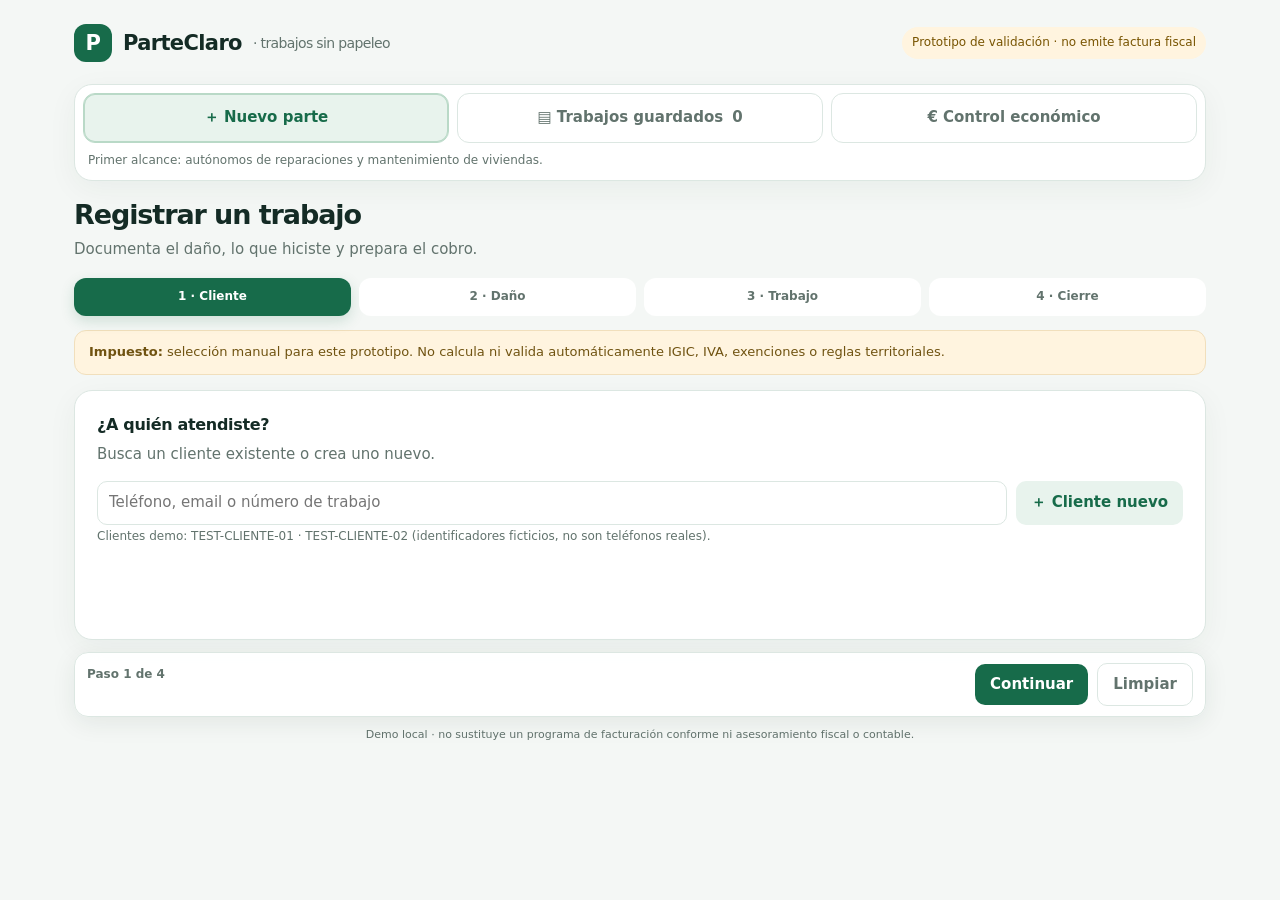
==== commit 83d60853: "Añade clientes demo para probar la búsqueda" ====
--- a/parteclaro/index.html
+++ b/parteclaro/index.html
@@ -4,9 +4,9 @@
 <meta charset="utf-8"><meta name="viewport" content="width=device-width,initial-scale=1">
 <title>ParteClaro · prototipo</title>
 <style>
-:root{--ink:#142b25;--muted:#62736d;--line:#dce7e2;--bg:#f4f7f5;--green:#176b4a;--pale:#e8f3ed;--amber:#fff4df;--white:#fff;--shadow:0 8px 30px #18392a0d}*{box-sizing:border-box}body{margin:0;background:var(--bg);color:var(--ink);font:15px/1.45 Inter,system-ui,-apple-system,Segoe UI,sans-serif}button,input,select,textarea{font:inherit}button{cursor:pointer}.shell{max-width:1180px;margin:auto;padding:24px}.top{display:flex;justify-content:space-between;align-items:center;gap:16px;margin-bottom:22px}.brand{display:flex;align-items:center;gap:11px;font-size:21px;font-weight:750;letter-spacing:-.03em}.mark{width:38px;height:38px;display:grid;place-items:center;border-radius:12px;background:var(--green);color:white;font-weight:800}.tag{font-size:12px;background:var(--amber);padding:7px 10px;border-radius:999px;color:#785400}.layout{display:grid;grid-template-columns:1fr;gap:14px}.side,.card{background:var(--white);border:1px solid var(--line);border-radius:18px;box-shadow:var(--shadow)}.side{padding:8px;height:max-content;display:grid;grid-template-columns:repeat(3,minmax(0,1fr));gap:8px}.nav{display:flex;gap:9px;align-items:center;justify-content:center;padding:12px;border:1px solid var(--line);border-radius:12px;background:#fff;color:var(--muted);font-weight:650;text-align:center;min-height:50px}.nav.active{background:var(--pale);color:var(--green);border-color:#b9d9c7;box-shadow:inset 0 0 0 1px #b9d9c7}.side-note{grid-column:1/-1;margin:1px 5px 3px;color:var(--muted);font-size:12px}.main{min-width:0}.heading{display:flex;align-items:flex-start;justify-content:space-between;margin-bottom:18px;gap:14px}.heading h1{margin:0;font-size:27px;letter-spacing:-.04em}.heading p{margin:4px 0 0;color:var(--muted)}.steps{display:grid;grid-template-columns:repeat(4,minmax(0,1fr));gap:8px;margin-bottom:14px}.step{padding:10px 8px;border-radius:12px;background:#fff;border:1px solid var(--line);color:var(--muted);font-size:12px;font-weight:700;text-align:center}.step.on{background:var(--green);border-color:var(--green);color:#fff;box-shadow:0 5px 14px #176b4a2b}.card{padding:22px;margin-bottom:12px;min-height:250px}.card h2{font-size:16px;margin:0 0 15px;letter-spacing:-.02em}.grid{display:grid;grid-template-columns:repeat(2,minmax(0,1fr));gap:13px}.field{display:flex;flex-direction:column;gap:5px}.field.wide{grid-column:1/-1}label{font-size:12px;color:var(--muted);font-weight:650}input,select,textarea{width:100%;border:1px solid var(--line);border-radius:10px;background:white;padding:10px 11px;color:var(--ink);outline:none}input:focus,select:focus,textarea:focus{border-color:var(--green);box-shadow:0 0 0 3px #176b4a16}textarea{min-height:75px;resize:vertical}.upload{display:flex;align-items:center;gap:12px;flex-wrap:wrap}.upload input{max-width:310px}.previews{display:flex;gap:8px;flex-wrap:wrap}.previews img{width:74px;height:74px;object-fit:cover;border-radius:9px;border:1px solid var(--line)}.rows{display:grid;gap:9px}.item{display:grid;grid-template-columns:1fr 90px 112px 36px;gap:8px;align-items:center}.item input{min-width:0}.iconbtn{border:0;background:#f0f4f2;border-radius:9px;height:38px;color:var(--muted)}.btn{border:0;border-radius:10px;padding:10px 15px;background:var(--green);color:white;font-weight:700}.btn.secondary{background:var(--pale);color:var(--green)}.btn.ghost{background:transparent;color:var(--muted);border:1px solid var(--line)}.actions{position:sticky;bottom:8px;z-index:3;display:flex;align-items:center;justify-content:space-between;gap:10px;flex-wrap:wrap;padding:10px 12px;background:#ffffffed;backdrop-filter:blur(12px);border:1px solid var(--line);border-radius:14px;box-shadow:0 6px 24px #18392a14}.actions-right{display:flex;gap:9px;align-items:center}.lookup-row{display:flex;gap:9px}.lookup-row input{flex:1;min-width:0}.matches{display:grid;gap:6px;margin-top:7px}.match-option{width:100%;padding:10px 12px;border:1px solid var(--line);border-radius:10px;background:#fff;color:var(--ink);text-align:left}.match-option:hover,.match-option:focus{border-color:var(--green);background:var(--pale)}.selected-client{display:flex;align-items:center;justify-content:space-between;gap:12px;padding:14px;border:1px solid #b9d9c7;background:var(--pale);border-radius:12px}.selected-client strong,.selected-client small{display:block}.selected-client small{color:var(--muted);margin-top:3px}.wizard-card.hidden{display:none!important}.steps button:focus-visible,.nav:focus-visible,.btn:focus-visible{outline:3px solid #176b4a55;outline-offset:2px}.step[aria-current="step"]{cursor:default}.totals{margin-left:auto;max-width:310px;border-top:1px solid var(--line);padding-top:10px;display:grid;gap:5px}.total-line{display:flex;justify-content:space-between;color:var(--muted)}.total-line.grand{font-size:18px;font-weight:800;color:var(--ink);padding-top:5px}.banner{background:var(--amber);border:1px solid #f1dfbc;color:#705311;padding:12px 14px;border-radius:12px;font-size:13px;margin-bottom:15px}.jobs{display:grid;gap:9px}.job{display:flex;align-items:center;justify-content:space-between;gap:12px;border:1px solid var(--line);border-radius:12px;padding:13px}.job strong{display:block}.job small{color:var(--muted)}.badge{border-radius:999px;background:var(--pale);color:var(--green);font-size:11px;padding:5px 8px;font-weight:700}.hidden{display:none!important}.empty{color:var(--muted);text-align:center;padding:24px}.card-intro{color:var(--muted);margin:-7px 0 16px}.subtle-action{border:0;background:transparent;color:var(--green);font-weight:700;padding:8px 2px}.step-count{color:var(--muted);font-size:12px;font-weight:700}.footer{font-size:11px;color:var(--muted);text-align:center;padding:10px}.notice{color:var(--green);font-size:13px;font-weight:650;min-height:20px}.consent{display:flex;align-items:flex-start;gap:9px;color:var(--ink);font-size:13px;line-height:1.4}.consent input{width:18px;min-width:18px;height:18px;margin:1px 0 0;accent-color:var(--green)}.btn:disabled{opacity:.48;cursor:not-allowed}.email-note{color:var(--muted);font-size:12px;margin:6px 0 0}.print-only{display:none}
+:root{--ink:#142b25;--muted:#62736d;--line:#dce7e2;--bg:#f4f7f5;--green:#176b4a;--pale:#e8f3ed;--amber:#fff4df;--white:#fff;--shadow:0 8px 30px #18392a0d}*{box-sizing:border-box}body{margin:0;background:var(--bg);color:var(--ink);font:15px/1.45 Inter,system-ui,-apple-system,Segoe UI,sans-serif}button,input,select,textarea{font:inherit}button{cursor:pointer}.shell{max-width:1180px;margin:auto;padding:24px}.top{display:flex;justify-content:space-between;align-items:center;gap:16px;margin-bottom:22px}.brand{display:flex;align-items:center;gap:11px;font-size:21px;font-weight:750;letter-spacing:-.03em}.mark{width:38px;height:38px;display:grid;place-items:center;border-radius:12px;background:var(--green);color:white;font-weight:800}.tag{font-size:12px;background:var(--amber);padding:7px 10px;border-radius:999px;color:#785400}.layout{display:grid;grid-template-columns:1fr;gap:14px}.side,.card{background:var(--white);border:1px solid var(--line);border-radius:18px;box-shadow:var(--shadow)}.side{padding:8px;height:max-content;display:grid;grid-template-columns:repeat(3,minmax(0,1fr));gap:8px}.nav{display:flex;gap:9px;align-items:center;justify-content:center;padding:12px;border:1px solid var(--line);border-radius:12px;background:#fff;color:var(--muted);font-weight:650;text-align:center;min-height:50px}.nav.active{background:var(--pale);color:var(--green);border-color:#b9d9c7;box-shadow:inset 0 0 0 1px #b9d9c7}.side-note{grid-column:1/-1;margin:1px 5px 3px;color:var(--muted);font-size:12px}.main{min-width:0}.heading{display:flex;align-items:flex-start;justify-content:space-between;margin-bottom:18px;gap:14px}.heading h1{margin:0;font-size:27px;letter-spacing:-.04em}.heading p{margin:4px 0 0;color:var(--muted)}.steps{display:grid;grid-template-columns:repeat(4,minmax(0,1fr));gap:8px;margin-bottom:14px}.step{padding:10px 8px;border-radius:12px;background:#fff;border:1px solid var(--line);color:var(--muted);font-size:12px;font-weight:700;text-align:center}.step.on{background:var(--green);border-color:var(--green);color:#fff;box-shadow:0 5px 14px #176b4a2b}.card{padding:22px;margin-bottom:12px;min-height:250px}.card h2{font-size:16px;margin:0 0 15px;letter-spacing:-.02em}.grid{display:grid;grid-template-columns:repeat(2,minmax(0,1fr));gap:13px}.field{display:flex;flex-direction:column;gap:5px}.field.wide{grid-column:1/-1}label{font-size:12px;color:var(--muted);font-weight:650}input,select,textarea{width:100%;border:1px solid var(--line);border-radius:10px;background:white;padding:10px 11px;color:var(--ink);outline:none}input:focus,select:focus,textarea:focus{border-color:var(--green);box-shadow:0 0 0 3px #176b4a16}textarea{min-height:75px;resize:vertical}.upload{display:flex;align-items:center;gap:12px;flex-wrap:wrap}.upload input{max-width:310px}.previews{display:flex;gap:8px;flex-wrap:wrap}.previews img{width:74px;height:74px;object-fit:cover;border-radius:9px;border:1px solid var(--line)}.rows{display:grid;gap:9px}.item{display:grid;grid-template-columns:1fr 90px 112px 36px;gap:8px;align-items:center}.item input{min-width:0}.iconbtn{border:0;background:#f0f4f2;border-radius:9px;height:38px;color:var(--muted)}.btn{border:0;border-radius:10px;padding:10px 15px;background:var(--green);color:white;font-weight:700}.btn.secondary{background:var(--pale);color:var(--green)}.btn.ghost{background:transparent;color:var(--muted);border:1px solid var(--line)}.actions{position:sticky;bottom:8px;z-index:3;display:flex;align-items:center;justify-content:space-between;gap:10px;flex-wrap:wrap;padding:10px 12px;background:#ffffffed;backdrop-filter:blur(12px);border:1px solid var(--line);border-radius:14px;box-shadow:0 6px 24px #18392a14}.actions-right{display:flex;gap:9px;align-items:center}.lookup-row{display:flex;gap:9px}.lookup-row input{flex:1;min-width:0}.matches{display:grid;gap:6px;margin-top:7px}.match-option{width:100%;padding:10px 12px;border:1px solid var(--line);border-radius:10px;background:#fff;color:var(--ink);text-align:left}.match-option:hover,.match-option:focus{border-color:var(--green);background:var(--pale)}.payment-panel{border:1px solid var(--line);border-radius:12px;padding:14px;margin-top:12px;background:#f8faf9}.payment-panel h3{margin:0 0 10px;font-size:14px}.payment-controls{display:grid;grid-template-columns:1fr 1fr auto;gap:9px;align-items:end}.selected-client{display:flex;align-items:center;justify-content:space-between;gap:12px;padding:14px;border:1px solid #b9d9c7;background:var(--pale);border-radius:12px}.selected-client strong,.selected-client small{display:block}.selected-client small{color:var(--muted);margin-top:3px}.wizard-card.hidden{display:none!important}.steps button:focus-visible,.nav:focus-visible,.btn:focus-visible{outline:3px solid #176b4a55;outline-offset:2px}.step[aria-current="step"]{cursor:default}.totals{margin-left:auto;max-width:310px;border-top:1px solid var(--line);padding-top:10px;display:grid;gap:5px}.total-line{display:flex;justify-content:space-between;color:var(--muted)}.total-line.grand{font-size:18px;font-weight:800;color:var(--ink);padding-top:5px}.banner{background:var(--amber);border:1px solid #f1dfbc;color:#705311;padding:12px 14px;border-radius:12px;font-size:13px;margin-bottom:15px}.jobs{display:grid;gap:9px}.job{display:flex;align-items:center;justify-content:space-between;gap:12px;border:1px solid var(--line);border-radius:12px;padding:13px}.job strong{display:block}.job small{color:var(--muted)}.badge{border-radius:999px;background:var(--pale);color:var(--green);font-size:11px;padding:5px 8px;font-weight:700}.hidden{display:none!important}.empty{color:var(--muted);text-align:center;padding:24px}.card-intro{color:var(--muted);margin:-7px 0 16px}.subtle-action{border:0;background:transparent;color:var(--green);font-weight:700;padding:8px 2px}.step-count{color:var(--muted);font-size:12px;font-weight:700}.footer{font-size:11px;color:var(--muted);text-align:center;padding:10px}.notice{color:var(--green);font-size:13px;font-weight:650;min-height:20px}.consent{display:flex;align-items:flex-start;gap:9px;color:var(--ink);font-size:13px;line-height:1.4}.consent input{width:18px;min-width:18px;height:18px;margin:1px 0 0;accent-color:var(--green)}.btn:disabled{opacity:.48;cursor:not-allowed}.email-note{color:var(--muted);font-size:12px;margin:6px 0 0}.print-only{display:none}
 .step{border:0;cursor:pointer}.step:focus-visible{outline:3px solid #176b4a55;outline-offset:2px}.modal{position:fixed;inset:0;background:#0c211acc;display:grid;place-items:center;padding:18px;z-index:5}.modal.hidden{display:none}.dialog{background:white;width:min(760px,100%);max-height:92vh;overflow:auto;border-radius:18px;padding:18px;box-shadow:0 24px 80px #0004}.dialog-head,.dialog-actions{display:flex;align-items:center;justify-content:space-between;gap:10px}.dialog-head h2{margin:0;font-size:18px}.dialog-actions{justify-content:flex-end;margin-top:16px;flex-wrap:wrap}.preview-doc{border:1px solid var(--line);border-radius:12px;padding:18px;margin-top:14px}.preview-doc h3{margin:16px 0 7px}.preview-doc table{width:100%;border-collapse:collapse;margin:12px 0}.preview-doc th,.preview-doc td{border-bottom:1px solid var(--line);padding:7px;text-align:left}.photo-wrap{position:relative}.photo-wrap button{position:absolute;right:2px;top:2px;border:0;border-radius:50%;background:#142b25;color:white;width:21px;height:21px}.kpis{display:grid;grid-template-columns:repeat(4,minmax(0,1fr));gap:10px}.kpi{border:1px solid var(--line);border-radius:12px;padding:14px}.kpi small{display:block;color:var(--muted);font-size:12px}.kpi strong{display:block;font-size:20px;margin-top:5px}.table-wrap{overflow:auto}.data-table{width:100%;border-collapse:collapse;min-width:650px}.data-table th,.data-table td{padding:10px;border-bottom:1px solid var(--line);text-align:left;font-size:13px}.data-table th{color:var(--muted);font-weight:650}.expense-form{display:grid;grid-template-columns:1.2fr 1fr 1fr 1fr auto;gap:9px;align-items:end}.checkline{display:flex;align-items:center;gap:8px}.checkline input{width:18px}@media(max-width:760px){.kpis{grid-template-columns:repeat(2,minmax(0,1fr))}.expense-form{grid-template-columns:1fr 1fr}.expense-form .field:first-child{grid-column:1/-1}}
-@media(max-width:760px){.shell{padding:13px}.layout{grid-template-columns:1fr}.side{display:grid;grid-template-columns:repeat(3,minmax(0,1fr));overflow:visible;padding:6px;gap:5px}.nav{white-space:normal;flex-direction:column;gap:3px;padding:8px 4px;font-size:11px;line-height:1.2;min-height:58px}.steps{gap:5px}.step{font-size:10px;padding:9px 3px}.card{padding:16px;min-height:210px}.lookup-row{flex-direction:column}.actions{bottom:4px;padding:8px}.actions-right{width:100%;justify-content:space-between}.actions-right .btn{flex:1}.selected-client{align-items:flex-start}.side-note{display:none}.heading h1{font-size:23px}.card{padding:15px}.grid{grid-template-columns:1fr}.field.wide{grid-column:auto}.item{grid-template-columns:1fr 65px 88px 34px;gap:5px}.tag{font-size:10px}.kpis{grid-template-columns:repeat(2,minmax(0,1fr))}.expense-form{grid-template-columns:1fr 1fr}.expense-form .field:first-child{grid-column:1/-1}}
+@media(max-width:760px){.shell{padding:13px}.layout{grid-template-columns:1fr}.side{display:grid;grid-template-columns:repeat(3,minmax(0,1fr));overflow:visible;padding:6px;gap:5px}.nav{white-space:normal;flex-direction:column;gap:3px;padding:8px 4px;font-size:11px;line-height:1.2;min-height:58px}.steps{gap:5px}.step{font-size:10px;padding:9px 3px}.card{padding:16px;min-height:210px}.lookup-row{flex-direction:column}.actions{bottom:4px;padding:8px}.actions-right{width:100%;justify-content:space-between}.actions-right .btn{flex:1}.payment-controls{grid-template-columns:1fr 1fr}.payment-controls #saveQuickPayment{grid-column:1/-1}.selected-client{align-items:flex-start}.side-note{display:none}.heading h1{font-size:23px}.card{padding:15px}.grid{grid-template-columns:1fr}.field.wide{grid-column:auto}.item{grid-template-columns:1fr 65px 88px 34px;gap:5px}.tag{font-size:10px}.kpis{grid-template-columns:repeat(2,minmax(0,1fr))}.expense-form{grid-template-columns:1fr 1fr}.expense-form .field:first-child{grid-column:1/-1}}
 @media print{body{background:white}.shell,.top,.layout,.modal{display:none!important}.print-only{display:block!important;padding:25px;font:13px Arial;color:#111}.print-only h1{margin:0 0 4px}.print-only table{width:100%;border-collapse:collapse;margin:15px 0}.print-only th,.print-only td{border-bottom:1px solid #ccc;padding:7px;text-align:left}.print-only .print-total{text-align:right}}
 </style></head>
 <body>
@@ -18,15 +18,15 @@
 <div class="steps" aria-label="Pasos de la orden de trabajo"><button type="button" class="step on" data-target="sec-client" aria-current="step">1 · Cliente</button><button type="button" class="step" data-target="sec-damage">2 · Daño</button><button type="button" class="step" data-target="sec-work">3 · Trabajo</button><button type="button" class="step" data-target="sec-status">4 · Cierre</button></div>
 <div class="banner"><b>Impuesto:</b> selección manual para este prototipo. No calcula ni valida automáticamente IGIC, IVA, exenciones o reglas territoriales.</div>
 <form id="jobForm" novalidate>
-<div class="card wizard-card" id="sec-client"><h2>¿A quién atendiste?</h2><p class="card-intro">Busca un cliente existente o crea uno nuevo.</p><div id="clientLookupPanel"><div class="lookup-row"><input id="clientLookup" type="search" autocomplete="off" placeholder="Teléfono, email o número de trabajo" aria-label="Buscar cliente por teléfono, email o número de trabajo"><button type="button" class="btn secondary" id="createClient">＋ Cliente nuevo</button></div><div class="matches" id="clientMatches" role="listbox" aria-label="Resultados de clientes"></div></div><div class="selected-client hidden" id="selectedClient"><div><strong id="selectedClientName"></strong><small id="selectedClientDetail"></small></div><button type="button" class="subtle-action" id="changeClient">Cambiar</button></div><div class="grid hidden" id="clientFields" style="margin-top:12px"><div class="field wide"><label for="client">Nombre o empresa *</label><input id="client" placeholder="Nombre del cliente"></div><div class="field"><label for="phone">Teléfono</label><input id="phone" placeholder="Contacto"></div><div class="field"><label for="invoiceEmail">Email para la factura</label><input id="invoiceEmail" type="email" autocomplete="email" placeholder="cliente@correo.com"><small class="email-note">Solo se usará para enviar la factura si el cliente lo acepta.</small></div></div><div class="notice" id="clientNotice" aria-live="polite"></div></div>
+<div class="card wizard-card" id="sec-client"><h2>¿A quién atendiste?</h2><p class="card-intro">Busca un cliente existente o crea uno nuevo.</p><div id="clientLookupPanel"><div class="lookup-row"><input id="clientLookup" type="search" autocomplete="off" placeholder="Teléfono, email o número de trabajo" aria-label="Buscar cliente por teléfono, email o número de trabajo"><button type="button" class="btn secondary" id="createClient">＋ Cliente nuevo</button></div><small class="email-note">Clientes demo: TEST-CLIENTE-01 · TEST-CLIENTE-02 (identificadores ficticios, no son teléfonos reales).</small><div class="matches" id="clientMatches" role="listbox" aria-label="Resultados de clientes"></div></div><div class="selected-client hidden" id="selectedClient"><div><strong id="selectedClientName"></strong><small id="selectedClientDetail"></small></div><button type="button" class="subtle-action" id="changeClient">Cambiar</button></div><div class="grid hidden" id="clientFields" style="margin-top:12px"><div class="field wide"><label for="client">Nombre o empresa *</label><input id="client" placeholder="Nombre del cliente"></div><div class="field"><label for="phone">Teléfono</label><input id="phone" placeholder="Contacto"></div><div class="field"><label for="invoiceEmail">Email para la factura</label><input id="invoiceEmail" type="email" autocomplete="email" placeholder="cliente@correo.com"><small class="email-note">Solo se usará para enviar la factura si el cliente lo acepta.</small></div></div><div class="notice" id="clientNotice" aria-live="polite"></div></div>
 <div class="card wizard-card hidden" id="sec-damage"><h2>¿Dónde está el daño?</h2><p class="card-intro">Añade el lugar y lo que encontraste.</p><div class="grid"><div class="field wide"><label for="address">Dirección del trabajo *</label><input id="address" placeholder="Calle, número, municipio"></div><div class="field"><label for="zone">Zona concreta</label><input id="zone" placeholder="Ej.: baño, techo, fregadero"></div><div class="field"><label for="damageType">Tipo de daño</label><select id="damageType"><option>Fuga / humedad</option><option>Rotura / golpe</option><option>Grieta</option><option>Fallo eléctrico</option><option>Desgaste</option><option>Otro</option></select></div><div class="field"><label for="priority">Prioridad</label><select id="priority"><option>Normal</option><option>Urgente</option><option>Emergencia</option></select></div><div class="field wide"><label for="damage">Qué encontraste *</label><textarea id="damage" placeholder="Describe el daño con palabras sencillas."></textarea></div><div class="field wide"><label>Fotos del estado inicial</label><div class="upload"><input id="photos" type="file" accept="image/*" multiple><small style="color:#62736d">Las fotos se guardan en este navegador en el prototipo.</small></div><div class="previews" id="previews"></div></div></div></div>
 <div class="card wizard-card hidden" id="sec-work"><h2>Trabajo realizado y materiales</h2><div class="grid"><div class="field wide"><label for="workDone">Qué hiciste</label><textarea id="workDone" placeholder="Reparación, sustitución, comprobación realizada…"></textarea></div><div class="field wide"><label>Conceptos para presupuesto / factura en borrador</label><div class="rows" id="rows"></div><button type="button" class="btn secondary" id="addRow" style="margin-top:9px">＋ Añadir concepto</button></div><div class="field"><label for="taxName">Impuesto (selección manual)</label><select id="taxName"><option value="IGIC">IGIC (Canarias)</option><option value="IVA">IVA (territorio IVA)</option><option value="0">Sin impuesto / revisar</option></select></div><div class="field"><label for="taxRate">Tipo (%) — confirmar con asesor</label><input id="taxRate" type="number" min="0" max="100" step="0.01" value="7"></div></div><div class="totals"><div class="total-line"><span>Base estimada</span><b id="baseTotal">0,00 €</b></div><div class="total-line"><span id="taxLabel">IGIC</span><b id="taxTotal">0,00 €</b></div><div class="total-line grand"><span>Total estimado</span><b id="grandTotal">0,00 €</b></div></div><div style="margin-top:17px;display:grid;gap:9px"><label class="consent"><input id="emailConsent" type="checkbox"><span>Confirmo que el cliente ha aceptado recibir la factura electrónica en el email indicado.</span></label><small class="email-note">El consentimiento se registra en el parte. En producción se guardará también la fecha, el medio y la evidencia del consentimiento.</small></div></div>
-<div class="card wizard-card hidden" id="sec-status"><h2>Estado y seguimiento</h2><div class="grid"><div class="field"><label for="status">Estado del trabajo</label><select id="status"><option>Trabajo realizado</option><option>Pendiente de volver</option><option>Pendiente de material</option><option>Pendiente de aprobación</option></select></div><div class="field"><label for="date">Fecha del trabajo</label><input id="date" type="date"></div><div class="field"><label for="invoiceState">Facturación externa</label><select id="invoiceState"><option value="pending">Pendiente de emitir</option><option value="invoiced">Factura emitida en otro sistema</option></select></div><div class="field"><label for="invoiceNumber">Número de factura externa</label><input id="invoiceNumber" placeholder="N.º asignado por tu sistema fiscal"></div><div class="field"><label for="invoiceDate">Fecha de factura</label><input id="invoiceDate" type="date"></div><div class="field"><label for="paymentState">Estado de cobro</label><select id="paymentState"><option value="unpaid">Pendiente de cobro</option><option value="paid">Cobrada</option><option value="partial">Cobro parcial</option></select></div><div class="field"><label for="invoiceBase">Base facturada (€)</label><input id="invoiceBase" type="number" min="0" step="0.01"></div><div class="field"><label for="invoiceTax">Impuesto facturado (€)</label><input id="invoiceTax" type="number" min="0" step="0.01"></div><div class="field"><label for="invoiceTotal">Total facturado (€)</label><input id="invoiceTotal" type="number" min="0" step="0.01"></div><div class="field wide"><label for="notes">Notas para el cliente o uso interno</label><textarea id="notes" placeholder="Incidencias pendientes, recomendaciones, observaciones…"></textarea></div></div><p class="email-note">La referencia es la de la factura fiscal emitida fuera de esta demo. No se reserva ni genera numeración fiscal aquí.</p></div>
+<div class="card wizard-card hidden" id="sec-status"><h2>Estado y seguimiento</h2><div class="grid"><div class="field"><label for="status">Estado del trabajo</label><select id="status"><option>Trabajo realizado</option><option>Pendiente de volver</option><option>Pendiente de material</option><option>Pendiente de aprobación</option></select></div><div class="field"><label for="date">Fecha del trabajo</label><input id="date" type="date"></div><div class="field"><label for="invoiceState">Facturación</label><select id="invoiceState"><option value="pending">Pendiente de emitir</option><option value="invoiced">Factura emitida en otro sistema</option></select></div><div class="field wide hidden" id="issuedInvoiceFields"><div class="grid"><div class="field"><label for="invoiceNumber">Número de factura externa</label><input id="invoiceNumber" placeholder="N.º de tu sistema fiscal"></div><div class="field"><label for="invoiceDate">Fecha de factura</label><input id="invoiceDate" type="date"></div><div class="field"><label for="invoiceBase">Base facturada (€)</label><input id="invoiceBase" type="number" min="0" step="0.01"></div><div class="field"><label for="invoiceTax">Impuesto facturado (€)</label><input id="invoiceTax" type="number" min="0" step="0.01"></div><div class="field"><label for="invoiceTotal">Total facturado (€)</label><input id="invoiceTotal" type="number" min="0" step="0.01"></div></div></div><div class="field wide"><label for="notes">Notas para el cliente o uso interno</label><textarea id="notes" placeholder="Incidencias pendientes, recomendaciones, observaciones…"></textarea></div></div><p class="email-note">La referencia es la de la factura fiscal emitida fuera de esta demo. No se reserva ni genera numeración fiscal aquí.</p></div>
 <div class="actions" id="wizardActions"><div><div class="step-count" id="stepCount">Paso 1 de 4</div><div class="notice" id="notice" aria-live="polite"></div></div><div class="actions-right"><button type="button" class="btn ghost hidden" id="stepBack">Atrás</button><button type="button" class="btn" id="stepNext">Continuar</button><button type="button" class="btn ghost hidden" id="reset">Limpiar</button><button type="submit" class="btn hidden" id="saveJob">Guardar parte</button></div></div>
 </form></section>
 <section id="historyPage" class="hidden"><div class="heading"><div><h1>Trabajos guardados</h1><p>Partes y borradores en este dispositivo.</p></div><button class="btn" id="newJob">＋ Nuevo parte</button></div><div class="banner">Los datos de esta demo permanecen en el almacenamiento local de este navegador. No se sincronizan ni se comparten por enlace.</div><div class="jobs" id="jobs"></div></section>
-<section id="financePage" class="hidden"><div class="heading"><div><h1>Control económico</h1><p>Ingresos facturados registrados y gastos por periodo.</p></div></div><div class="banner"><b>Demo administrativa:</b> aquí solo cuentan como facturados los trabajos marcados como facturados y con fecha de factura. No emite facturas ni presenta impuestos. Los gastos fijos se prorratean por mes activo.</div><div class="card"><div class="grid"><div class="field"><label for="periodMode">Periodo</label><select id="periodMode"><option value="month">Mes</option><option value="quarter">Trimestre</option></select></div><div class="field" id="monthField"><label for="periodMonth">Mes</label><input id="periodMonth" type="month"></div><div class="field hidden" id="quarterField"><label for="periodQuarter">Trimestre</label><select id="periodQuarter"><option value="1">1.º trimestre</option><option value="2">2.º trimestre</option><option value="3">3.º trimestre</option><option value="4">4.º trimestre</option></select></div><div class="field"><label for="periodYear">Año</label><input id="periodYear" type="number" min="2020" max="2100"></div></div></div><div class="card"><div class="kpis"><div class="kpi"><small>Facturado en periodo</small><strong id="kpiInvoiced">0,00 €</strong></div><div class="kpi"><small>Pendiente de facturar</small><strong id="kpiPending">0,00 €</strong></div><div class="kpi"><small>Gastos del periodo</small><strong id="kpiExpenses">0,00 €</strong></div><div class="kpi"><small>Saldo facturado menos gastos</small><strong id="kpiResult">0,00 €</strong></div></div><p class="email-note" id="periodCaption"></p></div><div class="card"><h2>Costes fijos y gastos puntuales</h2><form id="expenseForm" class="expense-form"><div class="field"><label for="expenseName">Concepto</label><input id="expenseName" required placeholder="Ej.: cuota, teléfono, material"></div><div class="field"><label for="expenseAmount">Importe (€)</label><input id="expenseAmount" type="number" min="0.01" step="0.01" required></div><div class="field"><label for="expenseDate">Fecha de inicio / gasto</label><input id="expenseDate" type="date" required></div><label class="checkline"><input id="expenseFixed" type="checkbox"> Fijo mensual</label><button class="btn" type="submit">Añadir</button></form><p class="email-note">Los costes fijos se estiman por mes desde la fecha de inicio. Los gastos puntuales se cuentan solo en el mes de la fecha indicada; añade aquí datos de control, no es un libro fiscal.</p><div class="table-wrap"><table class="data-table"><thead><tr><th>Concepto</th><th>Tipo</th><th>Importe</th><th>Desde / fecha</th><th></th></tr></thead><tbody id="expenseRows"></tbody></table></div></div><div class="card"><h2>Facturas del periodo</h2><div class="table-wrap"><table class="data-table"><thead><tr><th>Fecha</th><th>Referencia fiscal externa</th><th>Cliente</th><th>Base</th><th>Impuesto</th><th>Total</th><th>Cobro</th></tr></thead><tbody id="invoiceRows"></tbody></table></div><p class="email-note">Registra en cada parte los datos de la factura emitida con tu proveedor. Comprueba la referencia y el impuesto antes de exportar.</p><div class="actions" style="margin-top:14px"><span class="notice" id="exportNotice"></span><button type="button" class="btn secondary" id="exportPeriod">Descargar resumen CSV del periodo</button></div></div></section></main></div><div class="footer">Demo local · no sustituye un programa de facturación conforme ni asesoramiento fiscal o contable.</div></div>
-<div class="modal hidden" id="previewModal" aria-hidden="true"><div class="dialog" role="dialog" aria-modal="true" aria-labelledby="previewTitle"><div class="dialog-head"><h2 id="previewTitle">Parte guardado</h2><button class="iconbtn" id="closePreview" aria-label="Cerrar vista previa">×</button></div><div class="preview-doc" id="previewBody"></div><p class="email-note" id="emailStatus" aria-live="polite"></p><div class="dialog-actions"><button class="btn ghost" id="previewClose">Volver a trabajos</button><button class="btn secondary" id="previewEdit">Editar este parte</button><button class="btn secondary" id="previewEmail">Probar envío por email</button><button class="btn" id="previewPrint">Imprimir / guardar PDF</button></div></div></div><div class="print-only" id="printArea"></div>
+<section id="financePage" class="hidden"><div class="heading"><div><h1>Control económico</h1><p>Ingresos facturados registrados y gastos por periodo.</p></div></div><div class="banner"><b>Demo administrativa:</b> aquí solo cuentan como facturados los trabajos marcados como facturados y con fecha de factura. No emite facturas ni presenta impuestos. Los gastos fijos se prorratean por mes activo.</div><div class="card"><div class="grid"><div class="field"><label for="periodMode">Periodo</label><select id="periodMode"><option value="month">Mes</option><option value="quarter">Trimestre</option></select></div><div class="field" id="monthField"><label for="periodMonth">Mes</label><input id="periodMonth" type="month"></div><div class="field hidden" id="quarterField"><label for="periodQuarter">Trimestre</label><select id="periodQuarter"><option value="1">1.º trimestre</option><option value="2">2.º trimestre</option><option value="3">3.º trimestre</option><option value="4">4.º trimestre</option></select></div><div class="field"><label for="periodYear">Año</label><input id="periodYear" type="number" min="2020" max="2100"></div></div></div><div class="card"><div class="kpis"><div class="kpi"><small>Total facturado</small><strong id="kpiInvoiced">0,00 €</strong></div><div class="kpi"><small>Total cobrado</small><strong id="kpiCollected">0,00 €</strong></div><div class="kpi"><small>Pendiente de cobro</small><strong id="kpiOutstanding">0,00 €</strong></div><div class="kpi"><small>Pendiente de facturar</small><strong id="kpiPending">0,00 €</strong></div><div class="kpi"><small>Gastos y costes</small><strong id="kpiExpenses">0,00 €</strong></div><div class="kpi"><small>Facturado menos gastos</small><strong id="kpiResult">0,00 €</strong></div><div class="kpi"><small>Cobrado menos gastos</small><strong id="kpiCashBalance">0,00 €</strong></div></div><p class="email-note" id="periodCaption"></p></div><div class="card"><h2>Costes fijos y gastos puntuales</h2><form id="expenseForm" class="expense-form"><div class="field"><label for="expenseName">Concepto</label><input id="expenseName" required placeholder="Ej.: cuota, teléfono, material"></div><div class="field"><label for="expenseAmount">Importe (€)</label><input id="expenseAmount" type="number" min="0.01" step="0.01" required></div><div class="field"><label for="expenseDate">Fecha de inicio / gasto</label><input id="expenseDate" type="date" required></div><label class="checkline"><input id="expenseFixed" type="checkbox"> Fijo mensual</label><button class="btn" type="submit">Añadir</button></form><p class="email-note">Los costes fijos se estiman por mes desde la fecha de inicio. Los gastos puntuales se cuentan solo en el mes de la fecha indicada; añade aquí datos de control, no es un libro fiscal.</p><div class="table-wrap"><table class="data-table"><thead><tr><th>Concepto</th><th>Tipo</th><th>Importe</th><th>Desde / fecha</th><th></th></tr></thead><tbody id="expenseRows"></tbody></table></div></div><div class="card"><h2>Facturas del periodo</h2><div class="table-wrap"><table class="data-table"><thead><tr><th>Fecha</th><th>Referencia fiscal externa</th><th>Cliente</th><th>Base</th><th>Impuesto</th><th>Total</th><th>Cobro</th></tr></thead><tbody id="invoiceRows"></tbody></table></div><p class="email-note">Registra en cada parte los datos de la factura emitida con tu proveedor. Comprueba la referencia y el impuesto antes de exportar.</p><div class="actions" style="margin-top:14px"><span class="notice" id="exportNotice"></span><button type="button" class="btn secondary" id="exportPeriod">Descargar resumen CSV del periodo</button></div></div></section></main></div><div class="footer">Demo local · no sustituye un programa de facturación conforme ni asesoramiento fiscal o contable.</div></div>
+<div class="modal hidden" id="previewModal" aria-hidden="true"><div class="dialog" role="dialog" aria-modal="true" aria-labelledby="previewTitle"><div class="dialog-head"><h2 id="previewTitle">Parte guardado</h2><button class="iconbtn" id="closePreview" aria-label="Cerrar vista previa">×</button></div><div class="preview-doc" id="previewBody"></div><div class="payment-panel"><h3>Estado del cobro</h3><p class="email-note">Marca el pago como pagado o pendiente y guarda el método usado o previsto.</p><div class="payment-controls"><div class="field"><label for="quickPaymentState">Estado</label><select id="quickPaymentState"><option value="unpaid">Pendiente</option><option value="paid">Pagado</option></select></div><div class="field"><label for="quickPaymentMethod">Forma de pago / prevista</label><select id="quickPaymentMethod"><option value="">Seleccionar</option><option value="transfer">Transferencia</option><option value="card">Tarjeta</option><option value="cash">Efectivo</option><option value="bizum">Bizum</option><option value="other">Otra</option></select></div><button type="button" class="btn secondary" id="saveQuickPayment">Guardar cobro</button></div><p class="email-note" id="paymentNotice" aria-live="polite"></p></div><p class="email-note" id="emailStatus" aria-live="polite"></p><div class="dialog-actions"><button class="btn ghost" id="previewClose">Volver a trabajos</button><button class="btn secondary" id="previewEdit">Editar este parte</button><button class="btn" id="previewIssueInvoice">Emitir factura</button><button class="btn secondary" id="previewEmail">Probar envío por email</button><button class="btn" id="previewPrint">Imprimir / guardar PDF</button></div></div></div><div class="print-only" id="printArea"></div>
 <script>
 const $=s=>document.querySelector(s), dateLocal=d=>`${d.getFullYear()}-${String(d.getMonth()+1).padStart(2,'0')}-${String(d.getDate()).padStart(2,'0')}`, eur=n=>new Intl.NumberFormat('es-ES',{style:'currency',currency:'EUR'}).format(Number(n)||0);let photoData=[],editingId=null,currentJob=null,consentGrantedEmail='',clientMode='lookup',currentStep=0;const key='parteclaro_jobs_v1',expenseKey='parteclaro_expenses_v1';
 const defaults=[{desc:'Mano de obra',qty:1,price:0}];
@@ -38,39 +38,41 @@
 $('#invoiceEmail').addEventListener('input',()=>{if(consentGrantedEmail&&$('#invoiceEmail').value.trim().toLowerCase()!==consentGrantedEmail.toLowerCase()){$('#emailConsent').checked=false;consentGrantedEmail=''}});$('#emailConsent').addEventListener('change',()=>{if($('#emailConsent').checked&&emailLooksValid($('#invoiceEmail').value)){consentGrantedEmail=$('#invoiceEmail').value.trim()}else{consentGrantedEmail='';$('#emailConsent').checked=false}});
 $('#photos').onchange=async e=>{const files=[...e.target.files].slice(0,Math.max(0,6-photoData.length));for(const f of files){const data=await new Promise(res=>{const r=new FileReader();r.onload=()=>res(r.result);r.readAsDataURL(f)});photoData.push({name:f.name,data})}renderPhotos();e.target.value=''};
 function renderPhotos(){const root=$('#previews');root.innerHTML='';photoData.forEach((p,i)=>{const wrap=document.createElement('div');wrap.className='photo-wrap';const im=document.createElement('img');im.src=p.data;im.alt='Foto adjunta '+(i+1);const b=document.createElement('button');b.type='button';b.textContent='×';b.setAttribute('aria-label','Quitar foto');b.onclick=()=>{photoData.splice(i,1);renderPhotos()};wrap.append(im,b);root.append(wrap)})}
-document.querySelectorAll('.nav').forEach(n=>n.onclick=()=>{if(n.dataset.page==='new'){if(editingId&&!confirm('¿Salir de la edición? Los cambios no guardados se perderán.'))return;if(editingId)resetForm(false)}show(n.dataset.page)});
+function formHasContent(){return !!(editingId||$('#client').value.trim()||$('#phone').value.trim()||$('#invoiceEmail').value.trim()||$('#address').value.trim()||$('#damage').value.trim()||$('#workDone').value.trim()||photoData.length||itemData().some(x=>x.price>0||(x.desc&&x.desc.trim()!=='Mano de obra')))}document.querySelectorAll('.nav').forEach(n=>n.onclick=()=>{if(n.dataset.page==='new'){if(formHasContent()&&!confirm('¿Descartar el parte sin guardar y empezar uno nuevo?'))return;resetForm(false);show('new');return}show(n.dataset.page)});
 document.querySelectorAll('.step[data-target]').forEach((b,i)=>b.onclick=()=>navigateStep(i));
 function setSelectedClientSummary(j){$('#selectedClientName').textContent=j.client||'Cliente';const bits=[j.phone,j.invoiceEmail].filter(Boolean);$('#selectedClientDetail').textContent=bits.join(' · ')||'Datos guardados en este dispositivo'}
-function renderClientMatches(){const q=$('#clientLookup').value.trim().toLowerCase(),root=$('#clientMatches');root.innerHTML='';$('#clientNotice').textContent='';if(q.length<2)return;const seen=new Set(),found=[];for(const j of allJobs()){const token=`${j.client||''} ${j.phone||''} ${j.invoiceEmail||''} ${j.draftNumber||''} ${j.invoiceNumber||''}`.toLowerCase(),keyClient=(j.invoiceEmail||j.phone||j.client||'').toLowerCase();if(token.includes(q)&&!seen.has(keyClient)){seen.add(keyClient);found.push(j)}}found.slice(0,5).forEach(j=>{const b=document.createElement('button');b.type='button';b.className='match-option';b.setAttribute('role','option');b.textContent=[j.client,j.phone||j.invoiceEmail,j.draftNumber||j.invoiceNumber].filter(Boolean).join(' · ');b.onclick=()=>selectExistingClient(j);root.append(b)});if(!found.length)$('#clientNotice').textContent='No encontramos coincidencias. Puedes crear un cliente nuevo.'}
+const demoClients=[{id:'demo-client-01',client:'Cliente Demo 01',phone:'TEST-CLIENTE-01',invoiceEmail:'demo01@example.invalid',draftNumber:'DEMO-REF-001'},{id:'demo-client-02',client:'Cliente Demo 02',phone:'TEST-CLIENTE-02',invoiceEmail:'demo02@example.invalid',draftNumber:'DEMO-REF-002'}];
+function renderClientMatches(){const q=$('#clientLookup').value.trim().toLowerCase(),root=$('#clientMatches');root.innerHTML='';$('#clientNotice').textContent='';if(q.length<2)return;const seen=new Set(),found=[];for(const j of [...demoClients,...allJobs()]){const token=`${j.client||''} ${j.phone||''} ${j.invoiceEmail||''} ${j.draftNumber||''} ${j.invoiceNumber||''}`.toLowerCase(),keyClient=(j.invoiceEmail||j.phone||j.client||'').toLowerCase();if(token.includes(q)&&!seen.has(keyClient)){seen.add(keyClient);found.push(j)}}found.slice(0,5).forEach(j=>{const b=document.createElement('button');b.type='button';b.className='match-option';b.setAttribute('role','option');b.textContent=[j.client,j.phone||j.invoiceEmail,j.draftNumber||j.invoiceNumber].filter(Boolean).join(' · ');b.onclick=()=>selectExistingClient(j);root.append(b)});if(!found.length)$('#clientNotice').textContent='No encontramos coincidencias. Puedes crear un cliente nuevo.'}
 function selectExistingClient(j){const oldEmail=$('#invoiceEmail').value.trim().toLowerCase();$('#client').value=j.client||'';$('#phone').value=j.phone||'';$('#invoiceEmail').value=j.invoiceEmail||'';if(oldEmail!==$('#invoiceEmail').value.trim().toLowerCase()){$('#emailConsent').checked=false;consentGrantedEmail=''}clientMode='selected';setSelectedClientSummary(j);$('#clientLookupPanel').classList.add('hidden');$('#clientFields').classList.add('hidden');$('#selectedClient').classList.remove('hidden');$('#clientNotice').textContent=''}
 $('#clientLookup').addEventListener('input',renderClientMatches);$('#clientLookup').addEventListener('keydown',e=>{if(e.key==='Enter'&&$('#clientMatches').firstElementChild){e.preventDefault();$('#clientMatches').firstElementChild.click()}});
 $('#createClient').onclick=()=>{clientMode='new';$('#client').value='';$('#phone').value='';$('#invoiceEmail').value='';$('#emailConsent').checked=false;consentGrantedEmail='';$('#clientLookupPanel').classList.add('hidden');$('#selectedClient').classList.add('hidden');$('#clientFields').classList.remove('hidden');$('#clientNotice').textContent='';$('#client').focus()};
 $('#changeClient').onclick=()=>{clientMode='lookup';$('#client').value='';$('#phone').value='';$('#invoiceEmail').value='';$('#emailConsent').checked=false;consentGrantedEmail='';$('#selectedClient').classList.add('hidden');$('#clientFields').classList.add('hidden');$('#clientLookupPanel').classList.remove('hidden');$('#clientLookup').value='';$('#clientMatches').innerHTML='';$('#clientLookup').focus()};
-const wizardSections=['sec-client','sec-damage','sec-work','sec-status'];
-function validateStep(i){let bad=null,msg='';if(i===0){if(clientMode==='lookup'){bad=$('#clientLookup');msg='Busca y selecciona un cliente, o crea uno nuevo.'}else if(!$('#client').value.trim()){bad=$('#client');msg='Escribe el nombre del cliente.'}else if($('#invoiceEmail').value.trim()&&!emailLooksValid($('#invoiceEmail').value)){bad=$('#invoiceEmail');msg='Comprueba el formato del email o déjalo vacío.'}}if(i===1){if(!$('#address').value.trim()){bad=$('#address');msg='Indica dónde se realizó el trabajo.'}else if(!$('#damage').value.trim()){bad=$('#damage');msg='Describe brevemente el daño encontrado.'}}if(i===3&&$('#invoiceState').value==='invoiced'&&(!$('#invoiceNumber').value.trim()||!$('#invoiceDate').value||$('#invoiceBase').value===''||$('#invoiceTax').value===''||$('#invoiceTotal').value==='')){bad=$('#invoiceNumber');msg='Completa los datos de la factura emitida en tu otro sistema.'}if(bad){$('#notice').textContent=msg;if(i===currentStep)bad.focus();return false}return true}
+const wizardSections=['sec-client','sec-damage','sec-work','sec-status'];function toggleIssuedInvoiceFields(){$('#issuedInvoiceFields').classList.toggle('hidden',$('#invoiceState').value!=='invoiced')}$('#invoiceState').onchange=toggleIssuedInvoiceFields;
+function validateStep(i){let bad=null,msg='';if(i===0){if(clientMode==='lookup'){bad=$('#clientLookup');msg='Busca y selecciona un cliente, o crea uno nuevo.'}else if(!$('#client').value.trim()){bad=$('#client');msg='Escribe el nombre del cliente.'}}if(i===1){if(!$('#address').value.trim()){bad=$('#address');msg='Indica dónde se realizó el trabajo.'}else if(!$('#damage').value.trim()){bad=$('#damage');msg='Describe brevemente el daño encontrado.'}}if(i===3&&$('#invoiceState').value==='invoiced'&&(!$('#invoiceNumber').value.trim()||!$('#invoiceDate').value||$('#invoiceBase').value===''||$('#invoiceTax').value===''||$('#invoiceTotal').value==='')){bad=$('#invoiceNumber');msg='Completa los datos de la factura emitida en tu otro sistema.'}if(bad){$('#notice').textContent=msg;if(i===currentStep)bad.focus();return false}return true}
 function renderStep(i){currentStep=Math.max(0,Math.min(3,i));wizardSections.forEach((id,n)=>document.getElementById(id).classList.toggle('hidden',n!==currentStep));document.querySelectorAll('.steps .step').forEach((b,n)=>{b.classList.toggle('on',n===currentStep);if(n===currentStep)b.setAttribute('aria-current','step');else b.removeAttribute('aria-current')});$('#stepCount').textContent=`Paso ${currentStep+1} de 4`;$('#stepBack').classList.toggle('hidden',currentStep===0);$('#stepNext').classList.toggle('hidden',currentStep===3);$('#saveJob').classList.toggle('hidden',currentStep!==3);$('#reset').classList.toggle('hidden',currentStep!==0);$('#notice').textContent='';window.scrollTo({top:0,behavior:'smooth'})}
 function focusStepError(i){if(i===0){if(clientMode==='lookup')$('#clientLookup').focus();else if(!$('#client').value.trim())$('#client').focus();else $('#invoiceEmail').focus()}else if(i===1){if(!$('#address').value.trim())$('#address').focus();else $('#damage').focus()}else if(i===3)$('#invoiceNumber').focus()}function showValidationStep(i){const message=$('#notice').textContent;renderStep(i);$('#notice').textContent=message;focusStepError(i)}function navigateStep(target){if(target>currentStep){for(let i=currentStep;i<target;i++){if(!validateStep(i)){showValidationStep(i);return}}}renderStep(target)}
 $('#stepNext').onclick=()=>{if(validateStep(currentStep))renderStep(currentStep+1)};$('#stepBack').onclick=()=>renderStep(currentStep-1);
 function show(p){$('#newPage').classList.toggle('hidden',p!=='new');$('#historyPage').classList.toggle('hidden',p!=='history');$('#financePage').classList.toggle('hidden',p!=='finance');document.querySelectorAll('.nav').forEach(x=>x.classList.toggle('active',x.dataset.page===p));if(p==='history')renderJobs();if(p==='finance')renderFinance();window.scrollTo({top:0,behavior:'smooth'})}
 function nextDraftNumber(){const year=new Date().getFullYear(),n=allJobs().filter(j=>(j.draftNumber||'').startsWith('BORRADOR-'+year+'-')).length+1;return 'BORRADOR-'+year+'-'+String(n).padStart(4,'0')}
-function formObject(){const base=itemData().reduce((s,x)=>s+x.qty*x.price,0),rate=+$('#taxRate').value||0,old=editingId?allJobs().find(j=>j.id===editingId):null;return {id:editingId||Date.now(),draftNumber:old?.draftNumber||nextDraftNumber(),client:$('#client').value,phone:$('#phone').value,invoiceEmail:$('#invoiceEmail').value.trim(),emailConsent:$('#emailConsent').checked&&emailLooksValid($('#invoiceEmail').value)&&consentGrantedEmail.toLowerCase()===$('#invoiceEmail').value.trim().toLowerCase(),emailConsentFor:$('#emailConsent').checked?consentGrantedEmail:null,emailConsentAt:$('#emailConsent').checked&&consentGrantedEmail.toLowerCase()===$('#invoiceEmail').value.trim().toLowerCase()?new Date().toISOString():null,address:$('#address').value,zone:$('#zone').value,damageType:$('#damageType').value,priority:$('#priority').value,damage:$('#damage').value,photos:photoData,workDone:$('#workDone').value,items:itemData(),taxName:$('#taxName').value,taxRate:rate,base,tax:base*rate/100,total:base*(1+rate/100),status:$('#status').value,date:$('#date').value,invoiceState:$('#invoiceState').value,invoiceNumber:$('#invoiceNumber').value.trim(),invoiceDate:$('#invoiceDate').value,paymentState:$('#paymentState').value,invoiceBase:+$('#invoiceBase').value||0,invoiceTax:+$('#invoiceTax').value||0,invoiceTotal:+$('#invoiceTotal').value||0,notes:$('#notes').value}}
-$('#jobForm').onsubmit=e=>{e.preventDefault();for(let i=0;i<4;i++){if(!validateStep(i)){showValidationStep(i);return}}if($('#invoiceState').value==='invoiced'&&(!$('#invoiceNumber').value.trim()||!$('#invoiceDate').value||$('#invoiceBase').value===''||$('#invoiceTax').value===''||$('#invoiceTotal').value==='')){alert('Para marcarla como facturada, añade número, fecha, base, impuesto y total de la factura emitida en tu otro sistema.');return}if($('#invoiceState').value==='invoiced'&&Math.abs((Number($('#invoiceBase').value)+Number($('#invoiceTax').value))-Number($('#invoiceTotal').value))>0.02){alert('Comprueba los importes: base más impuesto debe coincidir con el total.');return}const job=formObject(),list=allJobs(),idx=list.findIndex(x=>x.id===editingId);if(idx>=0)list[idx]=job;else list.unshift(job);try{saveJobs(list)}catch(err){alert('No se pudo guardar. Reduce el número o tamaño de las fotos e inténtalo de nuevo.');return}editingId=null;setFormMode(false);$('#count').textContent=list.length;show('history');renderJobs();openPreview(job)};
+function formObject(){const base=itemData().reduce((s,x)=>s+x.qty*x.price,0),rate=+$('#taxRate').value||0,old=editingId?allJobs().find(j=>j.id===editingId):null;return {id:editingId||Date.now(),draftNumber:old?.draftNumber||nextDraftNumber(),client:$('#client').value,phone:$('#phone').value,invoiceEmail:$('#invoiceEmail').value.trim(),emailConsent:$('#emailConsent').checked&&emailLooksValid($('#invoiceEmail').value)&&consentGrantedEmail.toLowerCase()===$('#invoiceEmail').value.trim().toLowerCase(),emailConsentFor:$('#emailConsent').checked?consentGrantedEmail:null,emailConsentAt:$('#emailConsent').checked&&consentGrantedEmail.toLowerCase()===$('#invoiceEmail').value.trim().toLowerCase()?new Date().toISOString():null,address:$('#address').value,zone:$('#zone').value,damageType:$('#damageType').value,priority:$('#priority').value,damage:$('#damage').value,photos:photoData,workDone:$('#workDone').value,items:itemData(),taxName:$('#taxName').value,taxRate:rate,base,tax:base*rate/100,total:base*(1+rate/100),status:$('#status').value,date:$('#date').value,invoiceState:$('#invoiceState').value,invoiceNumber:$('#invoiceNumber').value.trim(),invoiceDate:$('#invoiceDate').value,paymentState:old?.paymentState==='paid'?'paid':'unpaid',paymentMethod:old?.paymentMethod||'',amountPaid:old?.amountPaid||0,invoiceBase:+$('#invoiceBase').value||0,invoiceTax:+$('#invoiceTax').value||0,invoiceTotal:+$('#invoiceTotal').value||0,notes:$('#notes').value}}
+$('#jobForm').onsubmit=e=>{e.preventDefault();for(let i=0;i<4;i++){if(!validateStep(i)){showValidationStep(i);return}}if($('#invoiceState').value==='invoiced'&&(!$('#invoiceNumber').value.trim()||!$('#invoiceDate').value||$('#invoiceBase').value===''||$('#invoiceTax').value===''||$('#invoiceTotal').value==='')){alert('Para marcarla como facturada, añade número, fecha, base, impuesto y total de la factura emitida en tu otro sistema.');return}if($('#invoiceState').value==='invoiced'&&Math.abs((Number($('#invoiceBase').value)+Number($('#invoiceTax').value))-Number($('#invoiceTotal').value))>0.02){alert('Comprueba los importes: base más impuesto debe coincidir con el total.');return}const job=formObject(),list=allJobs(),idx=list.findIndex(x=>x.id===editingId);if(idx>=0)list[idx]=job;else list.unshift(job);try{saveJobs(list)}catch(err){alert('No se pudo guardar. Reduce el número o tamaño de las fotos e inténtalo de nuevo.');return}editingId=null;resetForm(false);$('#count').textContent=list.length;show('history');renderJobs();openPreview(job)};
 function setFormMode(edit){$('#newPage h1').textContent=edit?'Editar parte':'Registrar un trabajo';$('#jobForm button[type="submit"]').textContent=edit?'Guardar cambios':'Guardar parte y preparar borrador';$('#notice').textContent=edit?'Editando un parte guardado.':''}
-function resetForm(ask=true){if(ask&&!confirm('¿Limpiar el formulario?'))return;editingId=null;setFormMode(false);$('#jobForm').reset();$('#invoiceState').value='pending';$('#paymentState').value='unpaid';$('#rows').innerHTML='';defaults.forEach(x=>addRow(x));photoData=[];consentGrantedEmail='';$('#emailConsent').checked=false;clientMode='lookup';$('#clientLookup').value='';$('#clientMatches').innerHTML='';$('#clientFields').classList.add('hidden');$('#selectedClient').classList.add('hidden');$('#clientLookupPanel').classList.remove('hidden');$('#clientNotice').textContent='';renderStep(0);renderPhotos();$('#date').value=dateLocal(new Date());totals();return true}
-function editJob(job){editingId=job.id;$('#client').value=job.client||'';$('#phone').value=job.phone||'';$('#invoiceEmail').value=job.invoiceEmail||'';clientMode='selected';setSelectedClientSummary(job);$('#clientLookupPanel').classList.add('hidden');$('#clientFields').classList.add('hidden');$('#selectedClient').classList.remove('hidden');$('#emailConsent').checked=!!job.emailConsent;consentGrantedEmail=job.emailConsent?(job.emailConsentFor||job.invoiceEmail||''):'';if(consentGrantedEmail.toLowerCase()!==($('#invoiceEmail').value||'').trim().toLowerCase()){consentGrantedEmail='';$('#emailConsent').checked=false}$('#address').value=job.address||'';$('#zone').value=job.zone||'';$('#damageType').value=job.damageType||'Otro';$('#priority').value=job.priority||'Normal';$('#damage').value=job.damage||'';$('#workDone').value=job.workDone||'';$('#taxName').value=job.taxName||'IGIC';$('#taxRate').value=job.taxRate??7;$('#status').value=job.status||'Trabajo realizado';$('#date').value=job.date||'';$('#invoiceState').value=job.invoiceState||'pending';$('#invoiceNumber').value=job.invoiceNumber||'';$('#invoiceDate').value=job.invoiceDate||'';$('#paymentState').value=job.paymentState||'unpaid';$('#invoiceBase').value=job.invoiceBase??'';$('#invoiceTax').value=job.invoiceTax??'';$('#invoiceTotal').value=job.invoiceTotal??'';$('#notes').value=job.notes||'';$('#rows').innerHTML='';(job.items?.length?job.items:defaults).forEach(addRow);photoData=[...(job.photos||[])];renderPhotos();setFormMode(true);renderStep(0);closePreview();show('new');window.scrollTo({top:0,behavior:'smooth'})}
-function renderJobs(){const list=allJobs();$('#count').textContent=list.length;const root=$('#jobs');root.innerHTML='';if(!list.length){root.innerHTML='<div class="empty">Aún no hay trabajos guardados.</div>';return}for(const j of list){const el=document.createElement('div');el.className='job';el.innerHTML='<div><strong></strong><small></small></div><div style="display:flex;align-items:center;gap:8px;flex-wrap:wrap"><span class="badge"></span><button class="btn secondary view-job">Ver parte</button><button class="btn ghost edit-job">Editar</button></div>';el.querySelector('strong').textContent=j.client+' · '+(j.zone||j.address);el.querySelector('small').textContent=(j.date||'')+' · '+j.damageType+' · '+eur(j.total);el.querySelector('.badge').textContent=j.status;el.querySelector('.view-job').onclick=()=>openPreview(j);el.querySelector('.edit-job').onclick=()=>editJob(j);root.append(el)}}
-function reportHtml(j){const rows=(j.items||[]).map(i=>`<tr><td>${esc(i.desc)}</td><td>${i.qty}</td><td>${eur(i.price)}</td><td>${eur(i.qty*i.price)}</td></tr>`).join('');const pics=(j.photos||[]).map(p=>`<img src="${p.data}" alt="Foto del trabajo" style="max-width:180px;max-height:140px;object-fit:cover;margin:6px">`).join('');return `<h3>Parte de trabajo y borrador de factura</h3><p><b>DOCUMENTO DE DEMOSTRACIÓN — NO ES FACTURA EMITIDA</b></p><p><b>Referencia provisional (no fiscal):</b> ${esc(j.draftNumber||'—')}<br>Fecha: ${esc(j.date||'')}<br>Cliente: ${esc(j.client)}<br>Contacto: ${esc(j.phone)}<br>Email de factura: ${esc(j.invoiceEmail||'—')}<br>Consentimiento email registrado: ${j.emailConsent?'Sí'+(j.emailConsentAt?' · '+esc(new Date(j.emailConsentAt).toLocaleString('es-ES')):''):'No'}<br>Dirección: ${esc(j.address)}<br>Zona: ${esc(j.zone||'—')}</p><h3>Daño observado</h3><p>${esc(j.damage)}</p><div>${pics}</div><h3>Trabajo realizado</h3><p>${esc(j.workDone||'—')}</p><table><thead><tr><th>Concepto</th><th>Cantidad</th><th>Precio unitario</th><th>Importe</th></tr></thead><tbody>${rows}</tbody></table><div class="print-total"><p>Base: ${eur(j.base)}<br>${esc(j.taxName)} (${j.taxRate}%): ${eur(j.tax)}<br><b>Total estimado: ${eur(j.total)}</b></p></div><p><b>Estado:</b> ${esc(j.status)}<br><b>Notas:</b> ${esc(j.notes||'—')}</p><hr><small>Impuesto seleccionado manualmente. Revisar datos fiscales, numeración, impuestos y requisitos antes de emitir.</small>`}
+function resetForm(ask=true){if(ask&&!confirm('¿Limpiar el formulario?'))return;editingId=null;setFormMode(false);$('#jobForm').reset();$('#invoiceState').value='pending';toggleIssuedInvoiceFields();$('#rows').innerHTML='';defaults.forEach(x=>addRow(x));photoData=[];consentGrantedEmail='';$('#emailConsent').checked=false;clientMode='lookup';$('#clientLookup').value='';$('#clientMatches').innerHTML='';$('#clientFields').classList.add('hidden');$('#selectedClient').classList.add('hidden');$('#clientLookupPanel').classList.remove('hidden');$('#clientNotice').textContent='';renderStep(0);renderPhotos();$('#date').value=dateLocal(new Date());totals();return true}
+function editJob(job){editingId=job.id;$('#client').value=job.client||'';$('#phone').value=job.phone||'';$('#invoiceEmail').value=job.invoiceEmail||'';clientMode='selected';setSelectedClientSummary(job);$('#clientLookupPanel').classList.add('hidden');$('#clientFields').classList.add('hidden');$('#selectedClient').classList.remove('hidden');$('#emailConsent').checked=!!job.emailConsent;consentGrantedEmail=job.emailConsent?(job.emailConsentFor||job.invoiceEmail||''):'';if(consentGrantedEmail.toLowerCase()!==($('#invoiceEmail').value||'').trim().toLowerCase()){consentGrantedEmail='';$('#emailConsent').checked=false}$('#address').value=job.address||'';$('#zone').value=job.zone||'';$('#damageType').value=job.damageType||'Otro';$('#priority').value=job.priority||'Normal';$('#damage').value=job.damage||'';$('#workDone').value=job.workDone||'';$('#taxName').value=job.taxName||'IGIC';$('#taxRate').value=job.taxRate??7;$('#status').value=job.status||'Trabajo realizado';$('#date').value=job.date||'';$('#invoiceState').value=job.invoiceState||'pending';toggleIssuedInvoiceFields();$('#invoiceNumber').value=job.invoiceNumber||'';$('#invoiceDate').value=job.invoiceDate||'';$('#invoiceBase').value=job.invoiceBase??'';$('#invoiceTax').value=job.invoiceTax??'';$('#invoiceTotal').value=job.invoiceTotal??'';$('#notes').value=job.notes||'';$('#rows').innerHTML='';(job.items?.length?job.items:defaults).forEach(addRow);photoData=[...(job.photos||[])];renderPhotos();setFormMode(true);renderStep(0);closePreview();show('new');window.scrollTo({top:0,behavior:'smooth'})}
+function renderJobs(){const list=allJobs();$('#count').textContent=list.length;const root=$('#jobs');root.innerHTML='';if(!list.length){root.innerHTML='<div class="empty">Aún no hay trabajos guardados.</div>';return}for(const j of list){const el=document.createElement('div');el.className='job';el.innerHTML='<div><strong></strong><small></small></div><div style="display:flex;align-items:center;gap:8px;flex-wrap:wrap"><span class="badge"></span><button class="btn secondary view-job">Ver parte</button><button class="btn ghost edit-job">Editar</button></div>';el.querySelector('strong').textContent=j.client+' · '+(j.zone||j.address);el.querySelector('small').textContent=(j.date||'')+' · '+j.damageType+' · '+(j.invoiceState==='invoiced'?eur(j.invoiceTotal)+' facturado':eur(j.total)+' estimado');el.querySelector('.badge').textContent=j.status;el.querySelector('.view-job').onclick=()=>openPreview(j);el.querySelector('.edit-job').onclick=()=>editJob(j);root.append(el)}}
+function paymentMethodName(v){return({transfer:'Transferencia',card:'Tarjeta',cash:'Efectivo',bizum:'Bizum',other:'Otra'})[v]||''}
+function reportHtml(j){const rows=(j.items||[]).map(i=>`<tr><td>${esc(i.desc)}</td><td>${i.qty}</td><td>${eur(i.price)}</td><td>${eur(i.qty*i.price)}</td></tr>`).join('');const pics=(j.photos||[]).map(p=>`<img src="${p.data}" alt="Foto del trabajo" style="max-width:180px;max-height:140px;object-fit:cover;margin:6px">`).join('');return `<h3>Parte de trabajo ${j.invoiceState==='invoiced'?'y factura registrada':'y borrador de factura'}</h3><p><b>${j.invoiceState==='invoiced'?'PARTE DE TRABAJO · FACTURA EMITIDA EN SISTEMA EXTERNO':'DOCUMENTO DE DEMOSTRACIÓN — NO ES FACTURA EMITIDA'}</b></p><p><b>${j.invoiceState==='invoiced'?'Referencia fiscal externa:':'Referencia provisional (no fiscal):'}</b> ${esc(j.invoiceState==='invoiced'?(j.invoiceNumber||'—'):(j.draftNumber||'—'))}<br>Fecha: ${esc(j.invoiceState==='invoiced'?(j.invoiceDate||j.date||''):(j.date||''))}<br>Cliente: ${esc(j.client)}<br>Contacto: ${esc(j.phone)}<br>Email de factura: ${esc(j.invoiceEmail||'—')}<br>Consentimiento email registrado: ${j.emailConsent?'Sí'+(j.emailConsentAt?' · '+esc(new Date(j.emailConsentAt).toLocaleString('es-ES')):''):'No'}<br>Dirección: ${esc(j.address)}<br>Zona: ${esc(j.zone||'—')}</p><h3>Daño observado</h3><p>${esc(j.damage)}</p><div>${pics}</div><h3>Trabajo realizado</h3><p>${esc(j.workDone||'—')}</p><table><thead><tr><th>Concepto</th><th>Cantidad</th><th>Precio unitario</th><th>Importe</th></tr></thead><tbody>${rows}</tbody></table><div class="print-total"><p>${j.invoiceState==='invoiced'?'Base facturada: '+eur(j.invoiceBase)+'<br>'+esc(j.taxName)+' facturado: '+eur(j.invoiceTax)+'<br><b>Total facturado: '+eur(j.invoiceTotal)+'</b>':'Base estimada: '+eur(j.base)+'<br>'+esc(j.taxName)+' ('+j.taxRate+'%): '+eur(j.tax)+'<br><b>Total estimado: '+eur(j.total)+'</b>'}</p></div><p><b>Estado:</b> ${esc(j.status)}<br><b>Facturación:</b> ${j.invoiceState==='invoiced'?'Factura '+esc(j.invoiceNumber||'')+' · '+esc(j.invoiceDate||''):'Pendiente de emitir'}<br><b>Cobro:</b> ${j.paymentState==='paid'?'Pagado':'Pendiente'}${j.paymentMethod?' · '+esc(paymentMethodName(j.paymentMethod)):''}<br><b>Notas:</b> ${esc(j.notes||'—')}</p><hr><small>Impuesto seleccionado manualmente. Revisar datos fiscales, numeración, impuestos y requisitos antes de emitir.</small>`}
 function emailLooksValid(value){return /^[^\s@]+@[^\s@]+\.[^\s@]+$/.test(String(value||''))}
-function openPreview(j){currentJob=j;const html=reportHtml(j);$('#previewBody').innerHTML=html;$('#printArea').innerHTML=html;const allowed=!!j.emailConsent&&j.emailConsentFor?.toLowerCase()===String(j.invoiceEmail||'').trim().toLowerCase()&&emailLooksValid(j.invoiceEmail);$('#previewEmail').disabled=!allowed;$('#emailStatus').textContent=allowed?'Consentimiento registrado para '+j.invoiceEmail+'. En esta demostración no se envía ningún correo.':'Para habilitar la prueba, indica un email válido y confirma que el cliente ha aceptado la factura electrónica.';$('#previewModal').classList.remove('hidden');$('#previewModal').setAttribute('aria-hidden','false')}
+function openPreview(j){currentJob=j;$('#quickPaymentState').value=j.paymentState==='paid'?'paid':'unpaid';$('#quickPaymentMethod').value=j.paymentMethod||'';$('#paymentNotice').textContent='';$('#previewIssueInvoice').textContent=j.invoiceState==='invoiced'?'Editar factura registrada':'Emitir factura';const html=reportHtml(j);$('#previewBody').innerHTML=html;$('#printArea').innerHTML=html;const allowed=!!j.emailConsent&&j.emailConsentFor?.toLowerCase()===String(j.invoiceEmail||'').trim().toLowerCase()&&emailLooksValid(j.invoiceEmail);$('#previewEmail').disabled=!allowed;$('#emailStatus').textContent=allowed?'Consentimiento registrado para '+j.invoiceEmail+'. En esta demostración no se envía ningún correo.':'Para habilitar la prueba, indica un email válido y confirma que el cliente ha aceptado la factura electrónica.';$('#previewModal').classList.remove('hidden');$('#previewModal').setAttribute('aria-hidden','false')}
 function closePreview(){const m=$('#previewModal');m.classList.add('hidden');m.setAttribute('aria-hidden','true')}
-$('#closePreview').onclick=closePreview;$('#previewClose').onclick=closePreview;$('#previewModal').onclick=e=>{if(e.target.id==='previewModal')closePreview()};$('#previewEdit').onclick=()=>currentJob&&editJob(currentJob);$('#previewPrint').onclick=()=>window.print();$('#previewEmail').onclick=()=>{if(!currentJob||!currentJob.emailConsent||currentJob.emailConsentFor?.toLowerCase()!==String(currentJob.invoiceEmail||'').trim().toLowerCase()||!emailLooksValid(currentJob.invoiceEmail))return;$('#emailStatus').textContent='Prueba superada: el destinatario y su consentimiento están registrados. No se ha enviado un correo; el envío real requiere integración de email y emisión fiscal conectada.'};
+$('#saveQuickPayment').onclick=()=>{if(!currentJob)return;const state=$('#quickPaymentState').value,method=$('#quickPaymentMethod').value;if(state==='paid'&&!method){$('#paymentNotice').textContent='Selecciona cómo se realizó el pago.';$('#quickPaymentMethod').focus();return}const list=allJobs(),idx=list.findIndex(j=>j.id===currentJob.id);if(idx<0)return;list[idx]={...list[idx],paymentState:state,paymentMethod:method,amountPaid:state==='paid'?(Number(list[idx].invoiceTotal)||Number(list[idx].total)||0):0};saveJobs(list);currentJob=list[idx];$('#count').textContent=list.length;renderJobs();openPreview(currentJob);$('#paymentNotice').textContent='Estado del cobro guardado.'};$('#previewIssueInvoice').onclick=()=>{if(!currentJob)return;const job=currentJob;closePreview();editJob(job);renderStep(3);$('#notice').textContent=job.invoiceState==='invoiced'?'Edita los datos de la factura emitida en tu sistema externo.':'La emisión fiscal directa aún no está conectada. Emite la factura con tu proveedor y registra aquí sus datos.'};$('#closePreview').onclick=closePreview;$('#previewClose').onclick=closePreview;$('#previewModal').onclick=e=>{if(e.target.id==='previewModal')closePreview()};$('#previewEdit').onclick=()=>currentJob&&editJob(currentJob);$('#previewPrint').onclick=()=>window.print();$('#previewEmail').onclick=()=>{if(!currentJob||!currentJob.emailConsent||currentJob.emailConsentFor?.toLowerCase()!==String(currentJob.invoiceEmail||'').trim().toLowerCase()||!emailLooksValid(currentJob.invoiceEmail))return;$('#emailStatus').textContent='Prueba superada: el destinatario y su consentimiento están registrados. No se ha enviado un correo; el envío real requiere integración de email y emisión fiscal conectada.'};
 function esc(s=''){return String(s).replace(/[&<>"']/g,c=>({'&':'&amp;','<':'&lt;','>':'&gt;','"':'&quot;',"'":'&#39;'}[c]))}
 function allExpenses(){try{return JSON.parse(localStorage.getItem(expenseKey)||'[]')}catch{return []}}function saveExpenses(list){localStorage.setItem(expenseKey,JSON.stringify(list))}
 function periodInfo(){const mode=$('#periodMode').value,year=Number($('#periodYear').value)||new Date().getFullYear();let start,end,label;if(mode==='month'){const val=$('#periodMonth').value||`${year}-${String(new Date().getMonth()+1).padStart(2,'0')}`;start=val+'-01';const [y,m]=val.split('-').map(Number);end=dateLocal(new Date(y,m,0));label=new Intl.DateTimeFormat('es-ES',{month:'long',year:'numeric'}).format(new Date(y,m-1,1))}else{const q=Number($('#periodQuarter').value)||1,m=(q-1)*3+1;start=`${year}-${String(m).padStart(2,'0')}-01`;end=dateLocal(new Date(year,m+2,0));label=`${q}.º trimestre de ${year}`}return{mode,year,start,end,label}}
 function within(date,p){return !!date&&date>=p.start&&date<=p.end}function expenseEntries(p){const months=[];let cursor=new Date(Number(p.start.slice(0,4)),Number(p.start.slice(5,7))-1,1),last=new Date(Number(p.end.slice(0,4)),Number(p.end.slice(5,7))-1,1);while(cursor<=last){months.push(`${cursor.getFullYear()}-${String(cursor.getMonth()+1).padStart(2,'0')}`);cursor.setMonth(cursor.getMonth()+1)}return allExpenses().flatMap(x=>x.fixed?months.filter(m=>m+'-01'>=x.date.slice(0,7)+'-01').map(m=>({id:x.id,name:x.name,date:m+'-01',amount:x.amount,fixed:true})):within(x.date,p)?[{...x,fixed:false}]:[])}
-function renderFinance(){const p=periodInfo(),jobs=allJobs(),invoices=jobs.filter(j=>j.invoiceState==='invoiced'&&within(j.invoiceDate,p)),pending=jobs.filter(j=>j.invoiceState!=='invoiced'&&j.status==='Trabajo realizado'&&within(j.date,p)),costs=expenseEntries(p),income=invoices.reduce((s,j)=>s+(Number(j.invoiceTotal)||0),0),cost=costs.reduce((s,x)=>s+(Number(x.amount)||0),0);$('#kpiInvoiced').textContent=eur(income);$('#kpiPending').textContent=eur(pending.reduce((s,j)=>s+(Number(j.total)||0),0));$('#kpiExpenses').textContent=eur(cost);$('#kpiResult').textContent=eur(income-cost);$('#periodCaption').textContent=`Periodo: ${p.label}. Saldo simple = facturado registrado menos gastos introducidos; no equivale al beneficio fiscal ni incluye todos los ajustes.`;$('#monthField').classList.toggle('hidden',p.mode!=='month');$('#quarterField').classList.toggle('hidden',p.mode!=='quarter');const ir=$('#invoiceRows');ir.innerHTML=invoices.length?invoices.map(j=>`<tr><td>${esc(j.invoiceDate)}</td><td>${esc(j.invoiceNumber)}</td><td>${esc(j.client)}</td><td>${eur(j.invoiceBase)}</td><td>${eur(j.invoiceTax)} · ${esc(j.taxName)}</td><td><b>${eur(j.invoiceTotal)}</b></td><td>${j.paymentState==='paid'?'Cobrada':j.paymentState==='partial'?'Parcial':'Pendiente'}</td></tr>`).join(''):'<tr><td colspan="7">No hay facturas registradas en este periodo.</td></tr>';const er=$('#expenseRows');er.innerHTML=allExpenses().length?allExpenses().map(x=>`<tr><td>${esc(x.name)}</td><td>${x.fixed?'Coste fijo estimado':'Gasto puntual'}</td><td>${eur(x.amount)}</td><td>${esc(x.date)}</td><td><button class="btn ghost remove-expense" data-id="${x.id}">Eliminar</button></td></tr>`).join(''):'<tr><td colspan="5">Aún no has añadido gastos.</td></tr>';er.querySelectorAll('.remove-expense').forEach(b=>b.onclick=()=>{if(confirm('¿Eliminar este gasto?')){saveExpenses(allExpenses().filter(x=>String(x.id)!==b.dataset.id));renderFinance()}})}
+function renderFinance(){const p=periodInfo(),jobs=allJobs(),invoices=jobs.filter(j=>j.invoiceState==='invoiced'&&within(j.invoiceDate,p)),pending=jobs.filter(j=>j.invoiceState!=='invoiced'&&j.status==='Trabajo realizado'&&within(j.date,p)),costs=expenseEntries(p),income=invoices.reduce((s,j)=>s+(Number(j.invoiceTotal)||0),0),collected=invoices.reduce((s,j)=>s+(j.paymentState==='paid'?(Number(j.invoiceTotal)||0):0),0),cost=costs.reduce((s,x)=>s+(Number(x.amount)||0),0);$('#kpiInvoiced').textContent=eur(income);$('#kpiCollected').textContent=eur(collected);$('#kpiOutstanding').textContent=eur(Math.max(0,income-collected));$('#kpiPending').textContent=eur(pending.reduce((s,j)=>s+(Number(j.total)||0),0));$('#kpiExpenses').textContent=eur(cost);$('#kpiResult').textContent=eur(income-cost);$('#kpiCashBalance').textContent=eur(collected-cost);$('#periodCaption').textContent=`Periodo: ${p.label}. Saldo simple = facturado registrado menos gastos introducidos; no equivale al beneficio fiscal ni incluye todos los ajustes.`;$('#monthField').classList.toggle('hidden',p.mode!=='month');$('#quarterField').classList.toggle('hidden',p.mode!=='quarter');const ir=$('#invoiceRows');ir.innerHTML=invoices.length?invoices.map(j=>`<tr><td>${esc(j.invoiceDate)}</td><td>${esc(j.invoiceNumber)}</td><td>${esc(j.client)}</td><td>${eur(j.invoiceBase)}</td><td>${eur(j.invoiceTax)} · ${esc(j.taxName)}</td><td><b>${eur(j.invoiceTotal)}</b></td><td>${j.paymentState==='paid'?'Pagado':'Pendiente'}${j.paymentMethod?' · '+esc(paymentMethodName(j.paymentMethod)):''}</td></tr>`).join(''):'<tr><td colspan="7">No hay facturas registradas en este periodo.</td></tr>';const er=$('#expenseRows');er.innerHTML=allExpenses().length?allExpenses().map(x=>`<tr><td>${esc(x.name)}</td><td>${x.fixed?'Coste fijo estimado':'Gasto puntual'}</td><td>${eur(x.amount)}</td><td>${esc(x.date)}</td><td><button class="btn ghost remove-expense" data-id="${x.id}">Eliminar</button></td></tr>`).join(''):'<tr><td colspan="5">Aún no has añadido gastos.</td></tr>';er.querySelectorAll('.remove-expense').forEach(b=>b.onclick=()=>{if(confirm('¿Eliminar este gasto?')){saveExpenses(allExpenses().filter(x=>String(x.id)!==b.dataset.id));renderFinance()}})}
 $('#periodMode').onchange=renderFinance;$('#periodMonth').onchange=()=>{const v=$('#periodMonth').value;if(v)$('#periodYear').value=v.slice(0,4);renderFinance()};$('#periodQuarter').onchange=renderFinance;$('#periodYear').onchange=renderFinance;const now=new Date();$('#periodMonth').value=`${now.getFullYear()}-${String(now.getMonth()+1).padStart(2,'0')}`;$('#periodYear').value=now.getFullYear();$('#expenseDate').value=`${now.getFullYear()}-${String(now.getMonth()+1).padStart(2,'0')}-01`;
 $('#expenseForm').onsubmit=e=>{e.preventDefault();const list=allExpenses();list.unshift({id:Date.now(),name:$('#expenseName').value.trim(),amount:Number($('#expenseAmount').value),date:$('#expenseDate').value,fixed:$('#expenseFixed').checked});saveExpenses(list);e.target.reset();$('#expenseDate').value=`${new Date().getFullYear()}-${String(new Date().getMonth()+1).padStart(2,'0')}-01`;renderFinance()};
-function csvCell(v){return '"'+String(v??'').replaceAll('"','""')+'"'}$('#exportPeriod').onclick=()=>{const p=periodInfo(),jobs=allJobs().filter(j=>j.invoiceState==='invoiced'&&within(j.invoiceDate,p)),expenses=expenseEntries(p),lines=[['Tipo','Fecha','Numero/Concepto','Cliente/Proveedor','Base','Impuesto','Total','Estado cobro']];jobs.forEach(j=>lines.push(['Factura',j.invoiceDate,j.invoiceNumber,j.client,j.invoiceBase,j.invoiceTax,j.invoiceTotal,j.paymentState]));expenses.forEach(x=>lines.push(['Gasto',x.date,x.name,'',x.amount,'',x.amount,x.fixed?'Coste fijo estimado':'Gasto puntual']));if(lines.length===1){$('#exportNotice').textContent='No hay datos para exportar en este periodo.';return}const csv='\ufeff'+lines.map(row=>row.map(csvCell).join(';')).join('\r\n'),blob=new Blob([csv],{type:'text/csv;charset=utf-8'}),a=document.createElement('a'),url=URL.createObjectURL(blob);a.href=url;a.download=`parteclaro-${p.mode==='month'?p.start.slice(0,7):'T'+Math.ceil(Number(p.start.slice(5,7))/3)+'-'+p.year}.csv`;a.click();URL.revokeObjectURL(url);$('#exportNotice').textContent='Resumen CSV descargado. Es un apoyo de control; no es un libro fiscal ni una declaración.'};
-$('#newJob').onclick=()=>{if(editingId&&!confirm('¿Descartar los cambios de esta edición?'))return;resetForm(false);show('new')};$('#reset').onclick=()=>resetForm(true);$('#count').textContent=allJobs().length;totals();renderStep(0);
+function csvCell(v){return '"'+String(v??'').replaceAll('"','""')+'"'}$('#exportPeriod').onclick=()=>{const p=periodInfo(),jobs=allJobs().filter(j=>j.invoiceState==='invoiced'&&within(j.invoiceDate,p)),expenses=expenseEntries(p),lines=[['Tipo','Fecha','Numero/Concepto','Cliente/Proveedor','Base','Impuesto','Total','Estado cobro','Forma de pago']];jobs.forEach(j=>lines.push(['Factura',j.invoiceDate,j.invoiceNumber,j.client,j.invoiceBase,j.invoiceTax,j.invoiceTotal,j.paymentState==='paid'?'Pagado':'Pendiente',paymentMethodName(j.paymentMethod)||'']));expenses.forEach(x=>lines.push(['Gasto',x.date,x.name,'',x.amount,'',x.amount,x.fixed?'Coste fijo estimado':'Gasto puntual','']));if(lines.length===1){$('#exportNotice').textContent='No hay datos para exportar en este periodo.';return}const csv='\ufeff'+lines.map(row=>row.map(csvCell).join(';')).join('\r\n'),blob=new Blob([csv],{type:'text/csv;charset=utf-8'}),a=document.createElement('a'),url=URL.createObjectURL(blob);a.href=url;a.download=`parteclaro-${p.mode==='month'?p.start.slice(0,7):'T'+Math.ceil(Number(p.start.slice(5,7))/3)+'-'+p.year}.csv`;a.click();URL.revokeObjectURL(url);$('#exportNotice').textContent='Resumen CSV descargado. Es un apoyo de control; no es un libro fiscal ni una declaración.'};
+$('#newJob').onclick=()=>{if(editingId&&!confirm('¿Descartar los cambios de esta edición?'))return;resetForm(false);show('new')};$('#reset').onclick=()=>resetForm(true);$('#count').textContent=allJobs().length;totals();toggleIssuedInvoiceFields();renderStep(0);
 </script></body></html>
